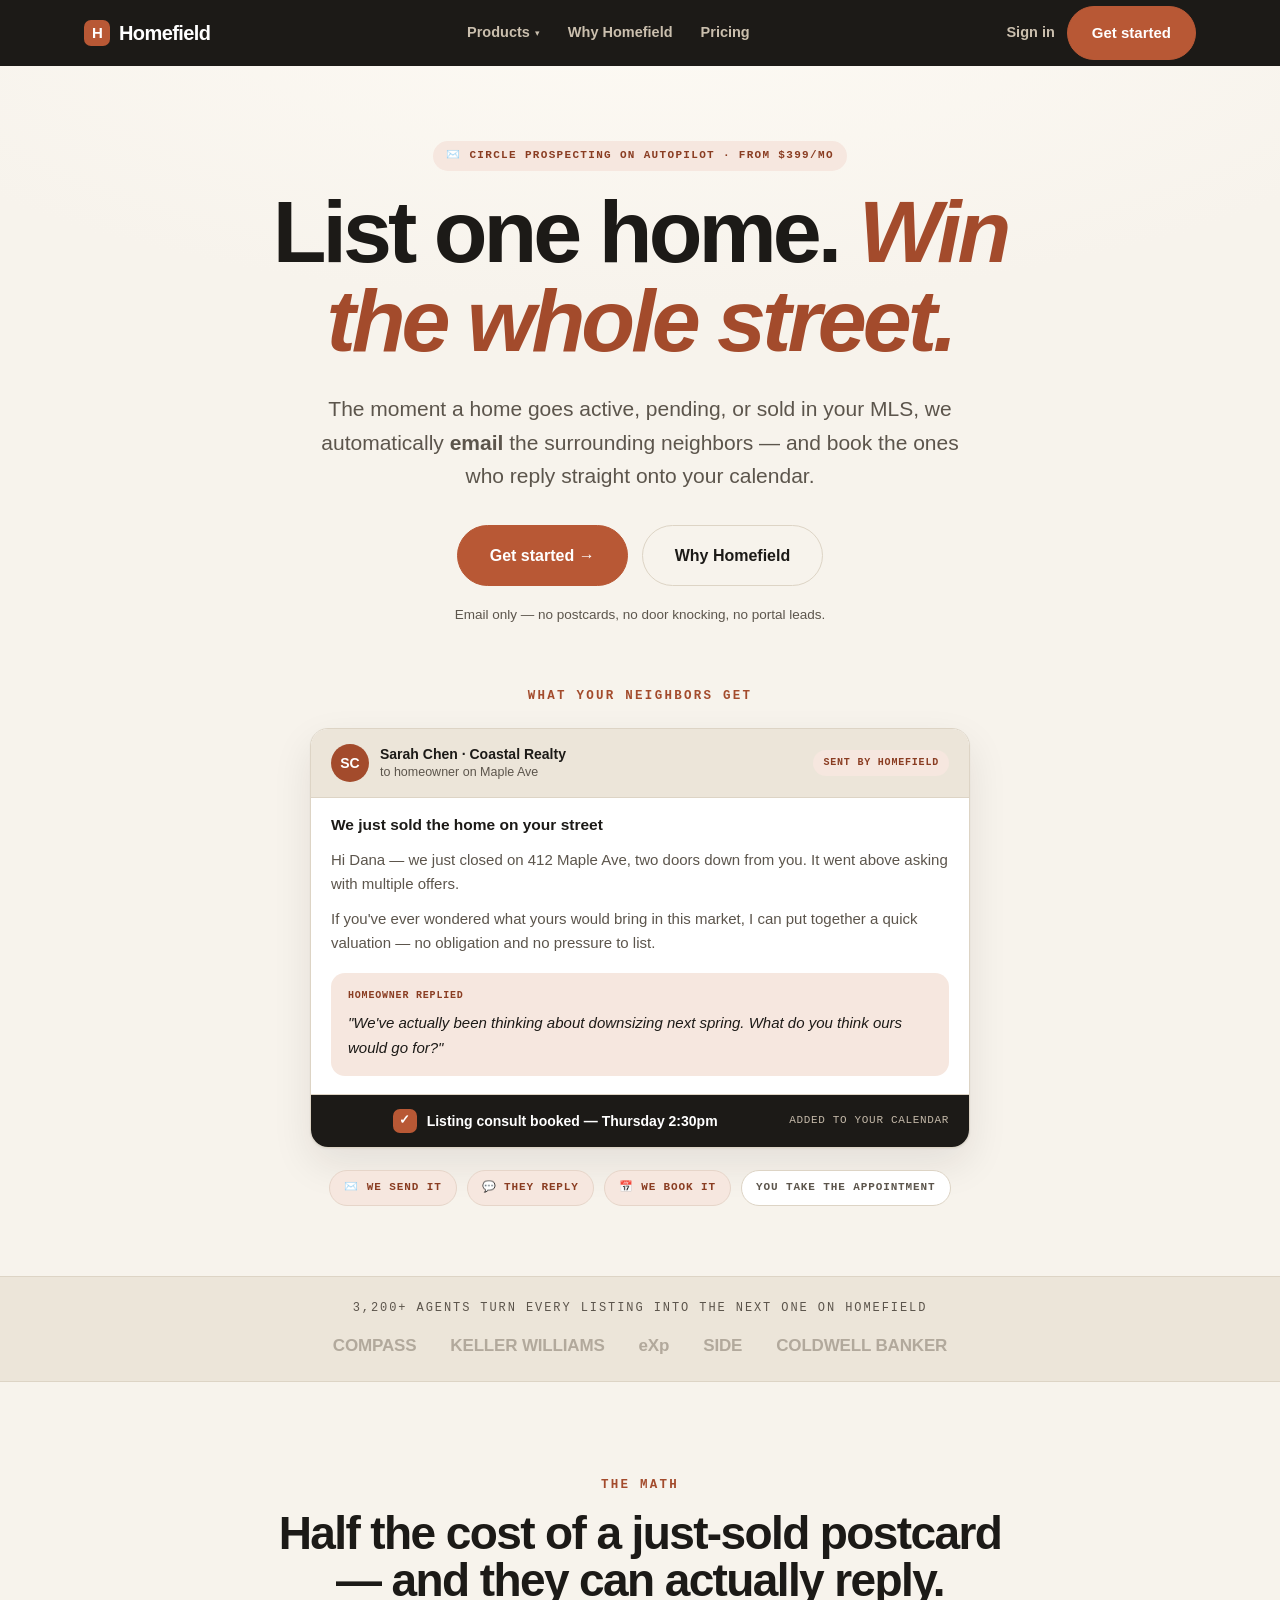
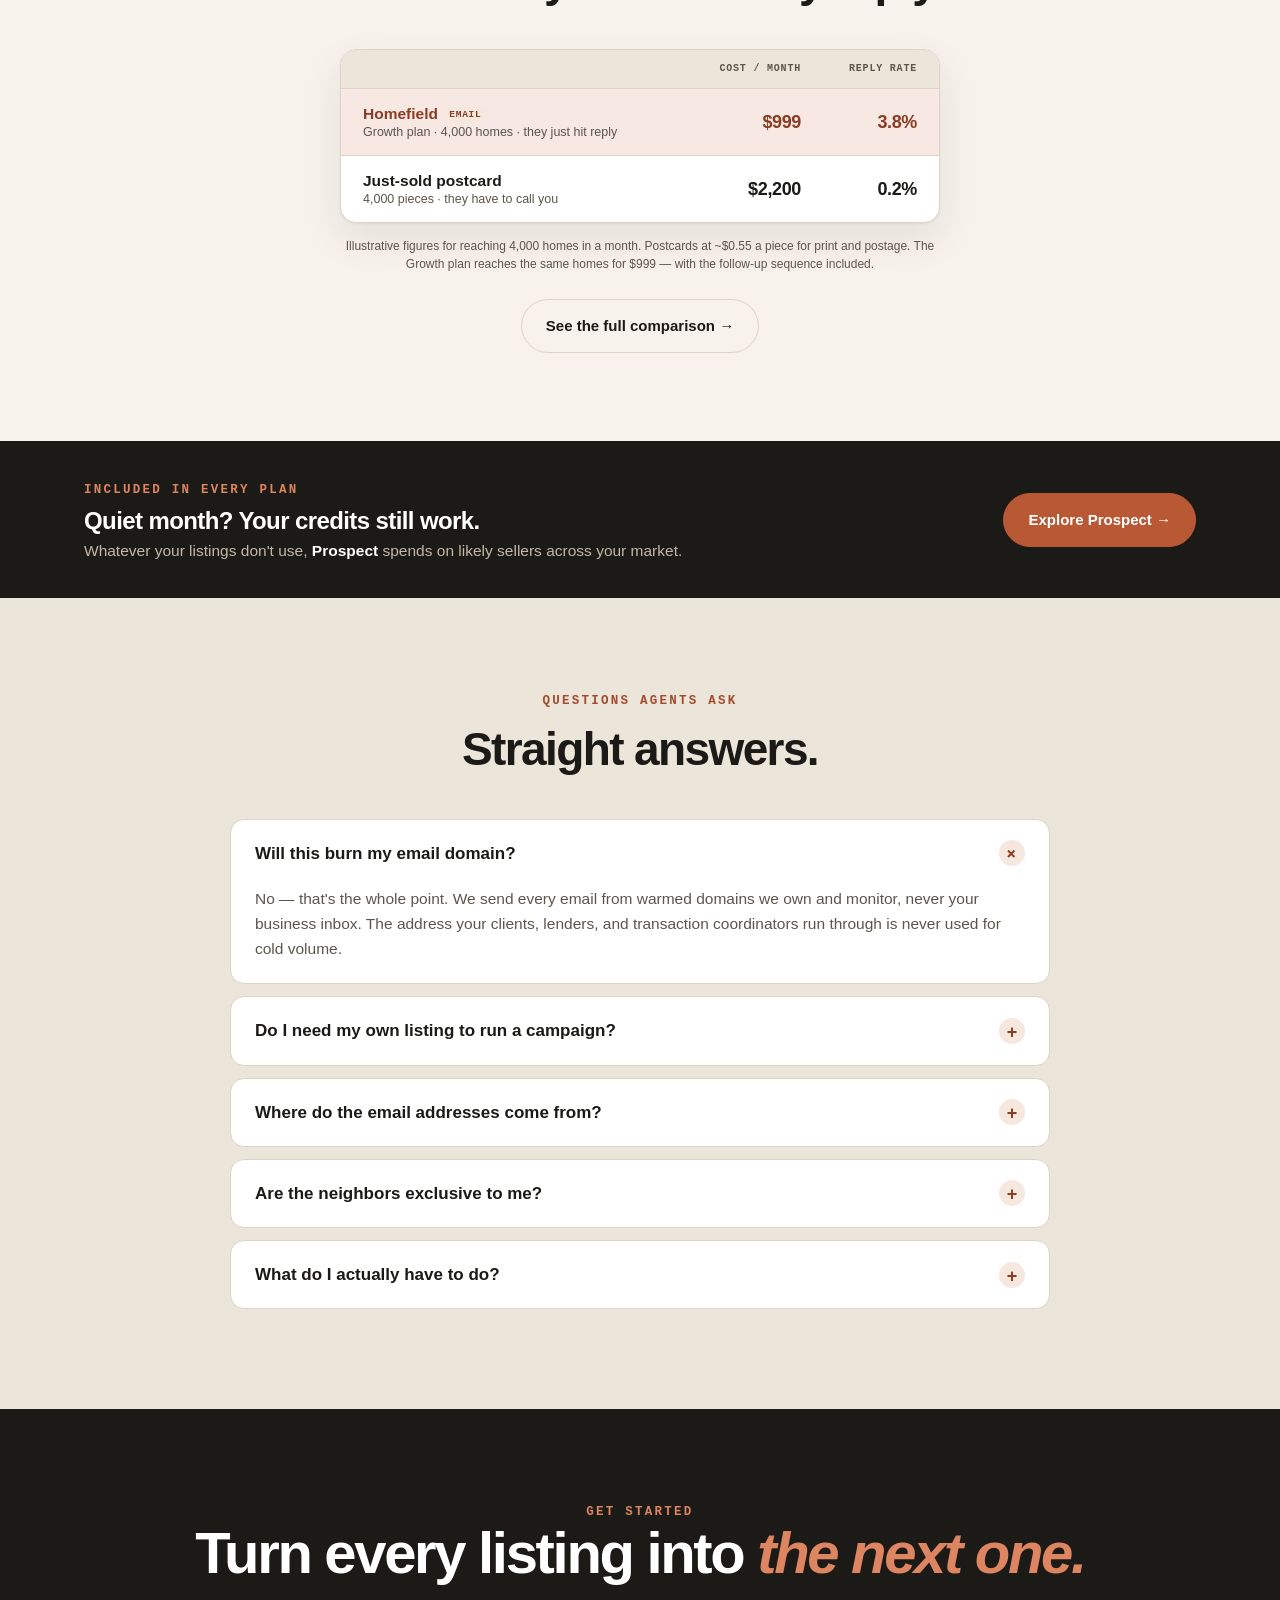
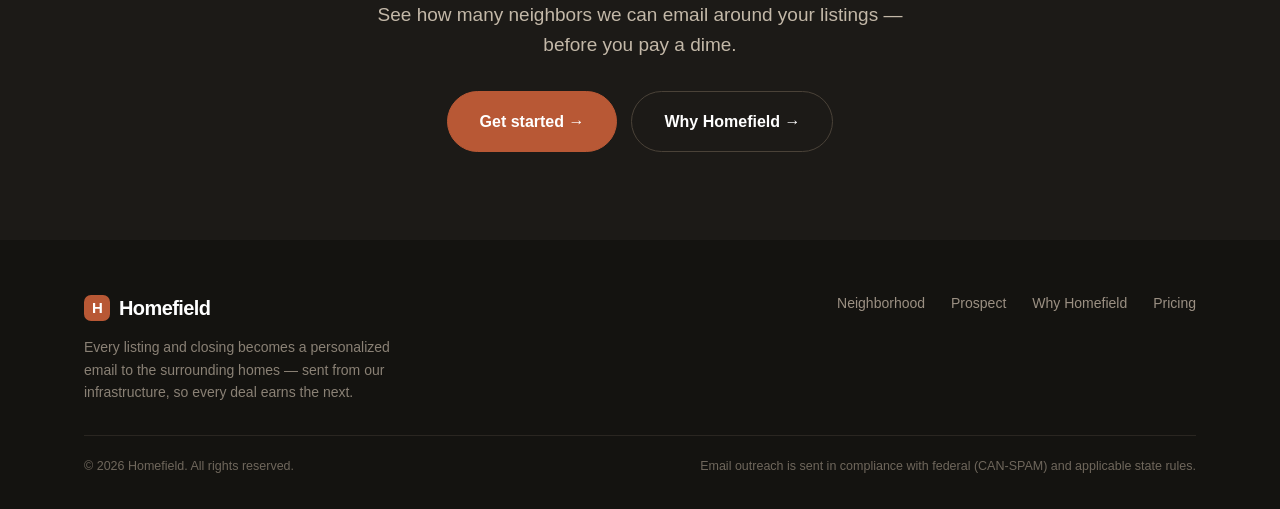
==== agents/index.html @ a187635c "Move pricing to a credit subscription with usage overage Replaces per-campaign billing with a monthl" ====
<!DOCTYPE html>
<html lang="en">
<head>
<meta charset="UTF-8">
<meta name="viewport" content="width=device-width, initial-scale=1.0">
<title>Homefield — List one home. Win the whole street.</title>
<meta name="description" content="Every time you list or close a home, Homefield automatically emails the surrounding neighbors — sent from our email infrastructure so your domain stays clean, exclusive to your area, and booked onto your calendar. From $399/mo — your listings spend your credits first, and we prospect with whatever is left.">
<link rel="stylesheet" href="styles.css?v=20260807-credits">
</head>
<body>

<!-- NAV -->
<header class="nav">
  <div class="wrap nav-inner">
    <a href="index.html" class="logo"><span class="mark">H</span>Homefield</a>
    <nav class="nav-links">
      <div class="dropdown">
        <button class="ddtrigger" aria-haspopup="true">Products <span class="car">▾</span></button>
        <div class="ddmenu">
          <a href="index.html" class="active">Neighborhood<small>Every listing &amp; closing → the neighbors · from $399/mo</small></a>
          <a href="prospect.html">Prospect<small>Included · leftover credits go prospecting</small></a>
        </div>
      </div>
      <a href="why.html">Why Homefield</a>
      <a href="pricing.html">Pricing</a>
    </nav>
    <div class="nav-cta">
      <a href="#" class="signin">Sign in</a>
      <a href="pricing.html" class="btn btn-primary">Get started</a>
    </div>
  </div>
</header>

<!-- HERO -->
<section class="hero">
  <div class="wrap">
    <span class="ptag">✉️ Circle prospecting on autopilot · from $399/mo</span>
    <h1>List one home. <em>Win the whole street.</em></h1>
    <p class="sub">The moment a home goes active, pending, or sold in your MLS, we automatically <b>email</b> the surrounding neighbors — and book the ones who reply straight onto your calendar.</p>
    <div class="hero-actions">
      <a href="pricing.html" class="btn btn-primary btn-lg">Get started →</a>
      <a href="why.html" class="btn btn-ghost btn-lg">Why Homefield</a>
    </div>
    <div class="hero-sub2">Email only — no postcards, no door knocking, no portal leads.</div>
  </div>
</section>

<!-- THE ACTUAL EMAIL -->
<section class="block" id="email" style="padding-top:20px;padding-bottom:70px">
  <div class="wrap">
    <p class="eyebrow" style="display:block;text-align:center;margin-bottom:22px">What your neighbors get</p>
    <div class="mailwrap">
      <div class="mailcard">
        <div class="mailtop">
          <div class="av">SC</div>
          <div class="who">
            <b>Sarah Chen · Coastal Realty</b>
            <span>to homeowner on Maple Ave</span>
          </div>
          <span class="sent">Sent by Homefield</span>
        </div>
        <div class="mailsub">We just sold the home on your street</div>
        <div class="mailbody">
          <p>Hi Dana — we just closed on 412 Maple Ave, two doors down from you. It went above asking with multiple offers.</p>
          <p>If you've ever wondered what yours would bring in this market, I can put together a quick valuation — no obligation and no pressure to list.</p>
        </div>
        <div class="mailreply">
          <div class="rl">Homeowner replied</div>
          <em>"We've actually been thinking about downsizing next spring. What do you think ours would go for?"</em>
        </div>
        <div class="mailbooked">
          <span class="bi">✓</span>
          Listing consult booked — Thursday 2:30pm
          <span>Added to your calendar</span>
        </div>
      </div>

      <div class="mailsteps">
        <b class="hi">✉️ We send it</b>
        <b class="hi">💬 They reply</b>
        <b class="hi">📅 We book it</b>
        <b>You take the appointment</b>
      </div>
    </div>
  </div>
</section>

<!-- STRIP -->
<div class="strip">
  <div class="wrap strip-inner">
    <div class="lead">3,200+ agents turn every listing into the next one on Homefield</div>
    <div class="logos">
      <span>COMPASS</span><span>KELLER WILLIAMS</span><span>eXp</span><span>SIDE</span><span>COLDWELL BANKER</span>
    </div>
  </div>
</div>

<!-- COST vs POSTCARDS -->
<section class="block">
  <div class="wrap">
    <div class="sec-head center">
      <span class="eyebrow">The math</span>
      <h2>Half the cost of a just-sold postcard — and they can actually reply.</h2>
    </div>

    <div class="minicompare">
      <div class="mcrow mchead">
        <span class="mcname"></span>
        <span class="mcval">Cost / month</span>
        <span class="mcval">Reply rate</span>
      </div>
      <div class="mcrow us">
        <span class="mcname">Homefield <span class="minitag">Email</span><small>Growth plan · 4,000 homes · they just hit reply</small></span>
        <span class="mcval">$999</span>
        <span class="mcval">3.8%</span>
      </div>
      <div class="mcrow">
        <span class="mcname">Just-sold postcard<small>4,000 pieces · they have to call you</small></span>
        <span class="mcval">$2,200</span>
        <span class="mcval">0.2%</span>
      </div>
    </div>
    <p class="mcnote">Illustrative figures for reaching 4,000 homes in a month. Postcards at ~$0.55 a piece for print and postage. The Growth plan reaches the same homes for $999 — with the follow-up sequence included.</p>

    <p style="text-align:center;margin-top:26px"><a href="why.html" class="btn btn-ghost">See the full comparison →</a></p>
  </div>
</section>

<!-- PROSPECT ADD-ON (compact) -->
<section class="addonbar">
  <div class="wrap addonbar-inner">
    <div>
      <span class="eyebrow" style="color:var(--accent-light)">Included in every plan</span>
      <h3>Quiet month? Your credits still work.</h3>
      <p>Whatever your listings don't use, <b>Prospect</b> spends on likely sellers across your market.</p>
    </div>
    <a href="prospect.html" class="btn btn-primary">Explore Prospect →</a>
  </div>
</section>

<!-- FAQ -->
<section class="block tint">
  <div class="wrap">
    <div class="sec-head center">
      <span class="eyebrow">Questions agents ask</span>
      <h2>Straight answers.</h2>
    </div>
    <div class="faq">
      <details open>
        <summary>Will this burn my email domain? <span class="pm">+</span></summary>
        <div class="a">No — that's the whole point. We send every email from warmed domains we own and monitor, never your business inbox. The address your clients, lenders, and transaction coordinators run through is never used for cold volume.</div>
      </details>
      <details>
        <summary>Do I need my own listing to run a campaign? <span class="pm">+</span></summary>
        <div class="a">Campaigns fire off your own MLS activity — anything you list, put under contract, or close. If you want to reach homeowners beyond your own deals, that's what the <a href="prospect.html">Prospect</a> add-on is for.</div>
      </details>
      <details>
        <summary>Where do the email addresses come from? <span class="pm">+</span></summary>
        <div class="a">Parcel and ownership records matched to verified homeowner email addresses, continuously refreshed and suppression-scrubbed. Around 3.1M homeowners are matched and reachable across the network today.</div>
      </details>
      <details>
        <summary>Are the neighbors exclusive to me? <span class="pm">+</span></summary>
        <div class="a">Yes. We lock your area and dedupe across the whole network, so the homeowners you email aren't getting the same campaign from another agent on Homefield. No shared leads, no racing three other agents to the phone.</div>
      </details>
      <details>
        <summary>What do I actually have to do? <span class="pm">+</span></summary>
        <div class="a">Connect your MLS once — then nothing. We detect every listing and closing, send the emails, handle the replies, and put booked appointments on your calendar. Most agents are live in about 48 hours.</div>
      </details>
    </div>
  </div>
</section>

<!-- CTA -->
<section class="block cta">
  <div class="wrap">
    <span class="eyebrow" style="color:var(--accent-light)">Get started</span>
    <h2>Turn every listing into <em>the next one.</em></h2>
    <p>See how many neighbors we can email around your listings — before you pay a dime.</p>
    <div class="cta-actions">
      <a href="pricing.html" class="btn btn-primary btn-lg">Get started →</a>
      <a href="why.html" class="btn btn-ghost btn-lg">Why Homefield →</a>
    </div>
  </div>
</section>

<!-- FOOTER -->
<footer>
  <div class="wrap">
    <div class="foot-grid">
      <div>
        <a href="index.html" class="logo"><span class="mark">H</span>Homefield</a>
        <p>Every listing and closing becomes a personalized email to the surrounding homes — sent from our infrastructure, so every deal earns the next.</p>
      </div>
      <div class="foot-links">
        <a href="index.html">Neighborhood</a>
        <a href="prospect.html">Prospect</a>
        <a href="why.html">Why Homefield</a>
        <a href="pricing.html">Pricing</a>
      </div>
    </div>
    <div class="foot-bottom">
      <span>© <span id="yr"></span> Homefield. All rights reserved.</span>
      <span>Email outreach is sent in compliance with federal (CAN-SPAM) and applicable state rules.</span>
    </div>
  </div>
</footer>

<script>document.getElementById('yr').textContent=new Date().getFullYear();</script>
</body>
</html>
---- agents/styles.css ----
/* ===== Homefield shared styles ===== */
:root{
  --ink:#1c1a17;--ink-soft:#5c554c;--paper:#f7f3ec;--paper-2:#ece5d9;--card:#ffffff;--line:#ddd4c5;
  --navy:#1c1a17;--brand:#a34b2c;--brand-deep:#8a3d22;--brand-soft:#f6e7df;--accent:#b85835;--accent-light:#dd8460;--accent-ink:#ffffff;
  --shadow:0 1px 2px rgba(28,26,23,.06),0 16px 40px rgba(28,26,23,.09);--radius:18px;
  --sans:-apple-system,BlinkMacSystemFont,"Segoe UI",Inter,"Helvetica Neue",Arial,sans-serif;
  --mono:"SF Mono",ui-monospace,"Roboto Mono",Menlo,Consolas,monospace;
}
*{box-sizing:border-box;margin:0;padding:0}
html{scroll-behavior:smooth}
body{font-family:var(--sans);color:var(--ink);background:var(--paper);line-height:1.6;-webkit-font-smoothing:antialiased;text-rendering:optimizeLegibility}
.wrap{max-width:1160px;margin:0 auto;padding:0 24px}
a{color:inherit;text-decoration:none}
.mono{font-family:var(--mono);font-size:12px;letter-spacing:.16em;text-transform:uppercase;font-weight:600}
.eyebrow{font-family:var(--mono);font-size:12.5px;font-weight:600;letter-spacing:.18em;text-transform:uppercase;color:var(--brand);display:inline-block}
h1,h2,h3{font-weight:800;line-height:1.02;letter-spacing:-.03em}

.btn{display:inline-flex;align-items:center;gap:8px;font-family:var(--sans);font-weight:700;font-size:15px;padding:14px 24px;border-radius:999px;border:1.5px solid transparent;cursor:pointer;transition:.18s ease;white-space:nowrap}
.btn-primary{background:var(--accent);color:var(--accent-ink);border-color:var(--accent)}
.btn-primary:hover{filter:brightness(1.05);transform:translateY(-1px);box-shadow:0 8px 20px rgba(194,96,60,.35)}
.btn-dark{background:var(--navy);color:#fff;border-color:var(--navy)}
.btn-dark:hover{background:#100f0d;transform:translateY(-1px)}
.btn-ghost{background:transparent;color:var(--ink);border-color:var(--line)}
.btn-ghost:hover{border-color:var(--ink);background:#fff}
.btn-lg{padding:17px 32px;font-size:16px}

/* ===== NAV (identical on every page) ===== */
header.nav{position:sticky;top:0;z-index:50;background:var(--navy);color:#f2ede5}
.nav-inner{display:flex;align-items:center;justify-content:space-between;height:66px}
.logo{display:flex;align-items:center;gap:9px;font-weight:800;font-size:20px;letter-spacing:-.03em;color:#fff}
.logo .mark{width:26px;height:26px;border-radius:7px;background:var(--accent);display:grid;place-items:center;color:#fff;font-weight:900;font-size:15px}
.nav-links{display:flex;gap:28px;align-items:center;font-size:14.5px;font-weight:550;color:#cabfae}
.nav-links a:hover{color:#fff}
.nav-links a.on{color:#fff}
.nav-cta{display:flex;gap:12px;align-items:center}
.nav-cta .signin{font-size:14.5px;color:#cabfae;font-weight:550}
.nav-cta .signin:hover{color:#fff}
.dropdown{position:relative}
.ddtrigger{background:none;border:none;font:inherit;color:#cabfae;font-size:14.5px;font-weight:550;cursor:pointer;display:inline-flex;align-items:center;gap:5px;padding:0}
.dropdown:hover .ddtrigger{color:#fff}
.ddtrigger .car{font-size:9px;transition:.16s}
.dropdown:hover .ddtrigger .car{transform:rotate(180deg)}
.ddmenu{position:absolute;top:calc(100% + 16px);left:50%;transform:translateX(-50%) translateY(6px);background:var(--card);border:1px solid var(--line);border-radius:14px;box-shadow:var(--shadow);padding:8px;min-width:300px;opacity:0;visibility:hidden;transition:.16s ease;z-index:60}
.ddmenu::before{content:"";position:absolute;top:-16px;left:0;right:0;height:16px}
.dropdown:hover .ddmenu,.dropdown:focus-within .ddmenu{opacity:1;visibility:visible;transform:translateX(-50%) translateY(0)}
.ddmenu a{display:block;padding:11px 14px;border-radius:9px;color:var(--ink);font-size:14.5px;font-weight:650}
.ddmenu a small{display:block;font-size:12px;color:var(--ink-soft);font-weight:400;margin-top:1px}
.ddmenu a:hover{background:var(--brand-soft)}
.ddmenu a.active{background:var(--paper-2)}
@media(max-width:940px){.nav-links{display:none}.nav-cta .signin{display:none}}

/* ===== HERO ===== */
.hero{padding:74px 0 40px;text-align:center;background:radial-gradient(120% 90% at 50% -10%,#fdfaf4 0%,var(--paper) 55%)}
.hero.tight{padding:64px 0 30px}
.hero h1{font-size:clamp(42px,7.6vw,88px);letter-spacing:-.045em;margin:0 auto 26px;max-width:16ch}
.hero h1 em{font-style:italic;color:var(--brand)}
.hero p.sub{font-size:clamp(17px,2.2vw,21px);color:var(--ink-soft);max-width:660px;margin:0 auto 32px}
.hero-actions{display:flex;gap:14px;justify-content:center;flex-wrap:wrap}
.hero-sub2{margin-top:18px;font-size:13.5px;color:var(--ink-soft)}
.ptag{display:inline-flex;align-items:center;gap:8px;font-family:var(--mono);font-size:11px;letter-spacing:.12em;text-transform:uppercase;font-weight:700;padding:6px 13px;border-radius:999px;background:var(--brand-soft);color:var(--brand-deep);margin-bottom:16px}

/* ===== SECTION SHELL ===== */
section.block{padding:88px 0}
.sec-head{max-width:760px;margin-bottom:46px}
.sec-head.center{margin-left:auto;margin-right:auto;text-align:center}
.sec-head h2{font-size:clamp(30px,4.4vw,46px);margin:14px 0 16px;letter-spacing:-.035em}
.sec-head p{font-size:18px;color:var(--ink-soft)}
.tint{background:var(--paper-2)}

/* ===== PRODUCT CARD ===== */
.spot{padding:8px 0 80px}
.card1{max-width:680px;margin:0 auto;background:var(--card);border:1px solid var(--line);border-radius:22px;box-shadow:var(--shadow);padding:34px;text-align:left}
.card1 .status{display:flex;align-items:center;gap:9px;font-family:var(--mono);font-size:11.5px;letter-spacing:.14em;text-transform:uppercase;color:var(--ink-soft)}
.live{width:8px;height:8px;border-radius:50%;background:var(--accent);box-shadow:0 0 0 4px rgba(194,96,60,.25);animation:pulse 2s infinite;flex:0 0 auto}
@keyframes pulse{0%,100%{box-shadow:0 0 0 4px rgba(194,96,60,.25)}50%{box-shadow:0 0 0 7px rgba(194,96,60,.08)}}
.card1 .head{display:flex;align-items:center;gap:15px;margin:18px 0 16px}
.card1 .ic{width:56px;height:56px;border-radius:15px;display:grid;place-items:center;font-size:26px;background:var(--brand-soft);flex:0 0 auto}
.card1 .head h3{font-size:30px;letter-spacing:-.03em}
.card1 .head .role{font-family:var(--mono);font-size:11.5px;letter-spacing:.12em;text-transform:uppercase;color:var(--brand);margin-top:3px}
.card1 .say{font-size:16px;line-height:1.5;padding:16px 18px;border-radius:14px;margin-bottom:20px;background:var(--paper-2)}
.card1 .specs{display:flex;gap:12px;margin-bottom:18px}
.card1 .spec{flex:1;border-radius:12px;padding:12px 14px;border:1px solid var(--line)}
.card1 .spec .k{font-family:var(--mono);font-size:10.5px;letter-spacing:.1em;text-transform:uppercase;color:var(--ink-soft)}
.card1 .spec .v{font-size:16px;font-weight:750;margin-top:3px}
.card1 ul{list-style:none;margin-bottom:22px}
.card1 li{display:flex;gap:10px;padding:8px 0;font-size:15px}
.card1 li .c{color:var(--brand);font-weight:800;flex:0 0 auto}
.card1 .btn{width:100%;justify-content:center}

/* ===== EMAIL MOCKUP ===== */
.mailwrap{max-width:660px;margin:0 auto}
.mailcard{background:var(--card);border:1px solid var(--line);border-radius:18px;box-shadow:var(--shadow);overflow:hidden}
.mailtop{display:flex;align-items:center;gap:11px;padding:15px 20px;border-bottom:1px solid var(--line);background:var(--paper-2)}
.mailtop .av{width:38px;height:38px;border-radius:50%;background:var(--brand);color:#fff;display:grid;place-items:center;font-weight:800;font-size:14px;flex:0 0 auto}
.mailtop .who{font-size:14px;line-height:1.35;min-width:0}
.mailtop .who b{font-weight:700}
.mailtop .who span{display:block;color:var(--ink-soft);font-size:12.5px}
.mailtop .sent{margin-left:auto;font-family:var(--mono);font-size:10px;letter-spacing:.08em;text-transform:uppercase;color:var(--brand-deep);background:var(--brand-soft);padding:5px 10px;border-radius:999px;font-weight:700;white-space:nowrap}
.mailsub{padding:15px 20px 0;font-size:15.5px;font-weight:700}
.mailbody{padding:10px 20px 18px;font-size:15px;color:var(--ink-soft)}
.mailbody p{margin-bottom:11px}
.mailbody p:last-child{margin-bottom:0}
.mailreply{margin:0 20px 18px;background:var(--brand-soft);border-radius:14px;padding:15px 17px}
.mailreply .rl{font-family:var(--mono);font-size:10px;letter-spacing:.08em;text-transform:uppercase;color:var(--brand-deep);font-weight:700;margin-bottom:6px}
.mailreply em{font-style:italic;color:var(--ink);font-size:15px}
.mailbooked{display:flex;align-items:center;gap:10px;padding:14px 20px;border-top:1px solid var(--line);background:var(--navy);color:#fff;font-size:14px;font-weight:650}
.mailbooked .bi{width:24px;height:24px;border-radius:7px;background:var(--accent);color:#fff;display:grid;place-items:center;font-size:13px;font-weight:900;flex:0 0 auto}
.mailbooked span{color:#c3b8a8;font-weight:400;margin-left:auto;font-family:var(--mono);font-size:11px;letter-spacing:.06em;text-transform:uppercase}
.mailsteps{display:flex;gap:10px;justify-content:center;flex-wrap:wrap;margin-top:22px}
.mailsteps b{font-family:var(--mono);font-size:11px;letter-spacing:.08em;text-transform:uppercase;background:var(--card);border:1px solid var(--line);color:var(--ink-soft);padding:8px 14px;border-radius:999px;font-weight:600}
.mailsteps b.hi{background:var(--brand-soft);border-color:#e6d5c9;color:var(--brand-deep)}
@media(max-width:560px){.mailtop .sent{display:none}}

/* ===== LOGO STRIP ===== */
.strip{border-top:1px solid var(--line);border-bottom:1px solid var(--line);background:var(--paper-2)}
.strip-inner{padding:22px 0;text-align:center}
.strip .lead{font-family:var(--mono);font-size:12px;letter-spacing:.16em;text-transform:uppercase;color:var(--ink-soft);margin-bottom:14px}
.strip .logos{display:flex;gap:34px;justify-content:center;align-items:center;flex-wrap:wrap;font-weight:800;font-size:17px;letter-spacing:-.01em;color:#a89f92}
.strip .logos span{opacity:.85}

/* ===== DARK FLOW SECTIONS ===== */
.flows{background:var(--navy);color:#efe9e0}
.flows .eyebrow{color:var(--accent-light)}
.flows .sec-head h2{color:#fff}
.flows .sec-head p{color:#c3b8a8}
.steps3{display:grid;grid-template-columns:repeat(3,1fr);gap:20px}
.steps4{display:grid;grid-template-columns:repeat(4,1fr);gap:18px}
.st{background:#2b2723;border:1px solid #3d372f;border-radius:var(--radius);padding:26px}
.st .num{width:32px;height:32px;border-radius:9px;background:#302b25;color:var(--accent-light);display:grid;place-items:center;font-weight:800;font-size:14px;font-family:var(--mono);margin-bottom:14px}
.st b{font-size:17px;display:block;margin-bottom:6px;letter-spacing:-.01em;color:#fff}
.st p{font-size:14.5px;color:#c3b8a8}
.st .chips{margin-top:11px;display:flex;gap:7px;flex-wrap:wrap}
.st .chips span{font-family:var(--mono);font-size:10.5px;letter-spacing:.06em;text-transform:uppercase;color:#d8cec0;background:#302b25;border-radius:6px;padding:4px 8px}
@media(max-width:900px){.steps4{grid-template-columns:1fr 1fr}}
@media(max-width:860px){.steps3{grid-template-columns:1fr}}
@media(max-width:560px){.steps4{grid-template-columns:1fr}}

/* ===== TRIGGER / INDUSTRY CARDS ===== */
.trig{display:grid;grid-template-columns:repeat(3,1fr);gap:20px}
.tcard{background:var(--card);border:1px solid var(--line);border-radius:var(--radius);padding:26px;box-shadow:var(--shadow);display:flex;flex-direction:column}
.tcard .ic{font-size:26px;margin-bottom:12px}
.tcard .tline{font-family:var(--mono);font-size:10.5px;letter-spacing:.08em;text-transform:uppercase;color:var(--brand);background:var(--brand-soft);padding:5px 10px;border-radius:999px;display:inline-block;margin-bottom:11px;align-self:flex-start}
.tcard h3{font-size:18px;letter-spacing:-.02em;margin-bottom:8px}
.tcard p{font-size:14.5px;color:var(--ink-soft);flex:1}
.tcard .msg{margin-top:13px;padding:12px 14px;border-radius:12px;background:var(--paper-2);font-size:13.5px;font-style:italic}
@media(max-width:860px){.trig{grid-template-columns:1fr}}

/* ===== PILLARS ===== */
.pillars{display:grid;grid-template-columns:repeat(3,1fr);gap:22px}
.pillar{background:var(--card);border:1px solid var(--line);border-radius:var(--radius);padding:30px;box-shadow:var(--shadow)}
.pillar .pic{width:46px;height:46px;border-radius:12px;background:var(--navy);color:var(--accent-light);display:grid;place-items:center;font-size:22px;margin-bottom:18px}
.pillar h3{font-size:21px;letter-spacing:-.02em;margin-bottom:10px}
.pillar p{font-size:15px;color:var(--ink-soft)}
.pillar .tag{display:inline-block;margin-top:14px;font-family:var(--mono);font-size:10.5px;letter-spacing:.1em;text-transform:uppercase;color:var(--brand);background:var(--brand-soft);padding:5px 10px;border-radius:999px}
@media(max-width:860px){.pillars{grid-template-columns:1fr}}

/* ===== ADD-ON BANNER (Prospect on home) ===== */
.addon{background:var(--navy);color:#efe9e0}
.addonbox{display:grid;grid-template-columns:1.1fr .9fr;gap:44px;align-items:center}
.addon .eyebrow{color:var(--accent-light)}
.addon h2{font-size:clamp(30px,4.2vw,44px);color:#fff;letter-spacing:-.035em;margin:14px 0 16px}
.addon h2 em{font-style:italic;color:var(--accent-light)}
.addon p.lede{font-size:17.5px;color:#c3b8a8;margin-bottom:24px}
.addon .acts{display:flex;gap:12px;flex-wrap:wrap}
.addoncard{background:#2b2723;border:1px solid #3d372f;border-radius:20px;padding:30px}
.addoncard .kick{font-family:var(--mono);font-size:11px;letter-spacing:.12em;text-transform:uppercase;color:var(--accent-light);margin-bottom:10px}
.addoncard h3{font-size:26px;color:#fff;margin-bottom:4px}
.addoncard .pfrom{font-family:var(--mono);font-size:12px;color:#b5a998;margin-bottom:18px}
.addoncard ul{list-style:none}
.addoncard li{display:flex;gap:10px;padding:9px 0;font-size:14.5px;color:#e4dcd0;border-bottom:1px solid #332e28}
.addoncard li:last-child{border:none}
.addoncard li .c{color:var(--accent-light);font-weight:800;flex:0 0 auto}
@media(max-width:860px){.addonbox{grid-template-columns:1fr;gap:30px}}

/* ===== DONE-FOR-YOU SPLIT ===== */
.dfy{padding:8px 0 80px}
.dfybox{max-width:900px;margin:0 auto;background:var(--card);border:1px solid var(--line);border-radius:22px;box-shadow:var(--shadow);overflow:hidden}
.dfyhead{padding:22px 30px;border-bottom:1px solid var(--line);background:var(--paper-2);display:flex;align-items:center;gap:11px;flex-wrap:wrap}
.dfyhead .t{font-family:var(--mono);font-size:11.5px;letter-spacing:.14em;text-transform:uppercase;color:var(--ink-soft)}
.dfyhead .pill{margin-left:auto;font-family:var(--mono);font-size:10.5px;letter-spacing:.08em;text-transform:uppercase;color:var(--brand-deep);background:var(--brand-soft);padding:6px 12px;border-radius:999px;font-weight:700}
.dfycols{display:grid;grid-template-columns:1fr 1fr}
.dfycol{padding:28px 30px}
.dfycol:first-child{border-right:1px solid var(--line)}
.dfycol h4{font-family:var(--mono);font-size:11.5px;letter-spacing:.12em;text-transform:uppercase;margin-bottom:14px}
.dfycol.us h4{color:var(--brand)}
.dfycol.them h4{color:var(--ink-soft)}
.dfycol ul{list-style:none}
.dfycol li{display:flex;gap:10px;padding:9px 0;font-size:14.5px;border-bottom:1px solid var(--line)}
.dfycol li:last-child{border:none}
.dfycol.us li .c{color:var(--brand);font-weight:800;flex:0 0 auto}
.dfycol.them li{color:var(--ink-soft)}
.dfycol.them li .c{color:#b23b34;font-weight:800;flex:0 0 auto}
@media(max-width:860px){.dfycols{grid-template-columns:1fr}.dfycol:first-child{border-right:none;border-bottom:1px solid var(--line)}}

/* ===== INDUSTRIES GRID ===== */
.indgrid{display:grid;grid-template-columns:repeat(3,1fr);gap:22px}
.ind{background:var(--card);border:1px solid var(--line);border-radius:var(--radius);padding:28px;box-shadow:var(--shadow);display:flex;flex-direction:column}
.ind .ic{font-size:30px;margin-bottom:14px}
.ind h3{font-size:20px;letter-spacing:-.02em;margin-bottom:8px}
.ind .lede{font-size:14.5px;color:var(--ink-soft);margin-bottom:16px;flex:1}
.ind .row{border-top:1px solid var(--line);padding-top:11px;margin-top:11px;font-size:13.5px;display:flex;gap:9px}
.ind .row:first-of-type{margin-top:0}
.ind .row b{font-family:var(--mono);font-size:10px;letter-spacing:.08em;text-transform:uppercase;color:var(--brand);flex:0 0 auto;width:78px;padding-top:2px}
.ind .row span{color:var(--ink-soft)}
@media(max-width:860px){.indgrid{grid-template-columns:1fr}}

/* ===== INDUSTRY DEEP BLOCKS ===== */
.ideep{display:grid;grid-template-columns:.85fr 1.15fr;gap:44px;align-items:center;padding:44px 0;border-top:1px solid var(--line)}
.ideep:first-of-type{border-top:none;padding-top:0}
.ideep .ic-lg{font-size:44px;margin-bottom:14px}
.ideep h3{font-size:30px;letter-spacing:-.03em;margin-bottom:12px}
.ideep p{font-size:16px;color:var(--ink-soft)}
.ideep .prodrow{background:var(--card);border:1px solid var(--line);border-radius:var(--radius);padding:22px 24px;margin-bottom:14px;box-shadow:var(--shadow)}
.ideep .prodrow:last-child{margin-bottom:0}
.ideep .prodrow .pl{display:flex;align-items:center;gap:10px;margin-bottom:8px}
.ideep .prodrow .pl b{font-size:16.5px}
.ideep .prodrow .pl .chip{font-family:var(--mono);font-size:10px;letter-spacing:.08em;text-transform:uppercase;background:var(--brand-soft);color:var(--brand-deep);padding:4px 9px;border-radius:999px;font-weight:700}
.ideep .prodrow p{font-size:14.5px}
.ideep .quote{margin-top:12px;padding:13px 15px;border-radius:12px;background:var(--paper-2);font-size:14px;font-style:italic}
@media(max-width:860px){.ideep{grid-template-columns:1fr;gap:26px}}

/* ===== INSURANCE SPOTLIGHT ===== */
.ins{background:var(--navy);color:#efe9e0}
.ins .eyebrow{color:var(--accent-light)}
.ins .sec-head h2{color:#fff}
.ins .sec-head p{color:#c3b8a8}
.inswrap{display:grid;grid-template-columns:1.05fr .95fr;gap:44px;align-items:center}
.insfeat{list-style:none}
.insfeat li{display:flex;gap:14px;padding:16px 0;border-bottom:1px solid #332e28}
.insfeat li:last-child{border:none}
.insfeat .ic{flex:0 0 auto;width:32px;height:32px;border-radius:9px;background:#302b25;color:var(--accent-light);display:grid;place-items:center;font-size:15px;font-weight:800}
.insfeat b{font-size:16.5px;color:#fff;display:block;margin-bottom:3px}
.insfeat p{font-size:14.5px;color:#c3b8a8}
.instable{background:#2b2723;border:1px solid #3d372f;border-radius:var(--radius);overflow:hidden}
.instable .th{padding:16px 22px;border-bottom:1px solid #3d372f;font-family:var(--mono);font-size:11px;letter-spacing:.12em;text-transform:uppercase;color:#b5a998}
.insrow{display:flex;align-items:flex-start;gap:14px;padding:15px 22px;border-bottom:1px solid #332e28}
.insrow:last-child{border:none}
.insrow .k{flex:0 0 128px;font-size:13.5px;color:#9b9083}
.insrow .v{flex:1;font-size:14.5px;color:#fff;font-weight:650}
.insrow .v small{display:block;font-weight:400;font-size:12.5px;color:#9b9083;margin-top:2px}
.insrow .v.bad{color:#d98b7a;font-weight:600}
@media(max-width:860px){.inswrap{grid-template-columns:1fr;gap:32px}}

.minitag{font-family:var(--mono);font-size:9.5px;letter-spacing:.08em;text-transform:uppercase;background:var(--brand-soft);color:var(--brand-deep);padding:2px 7px;border-radius:999px;vertical-align:middle;font-weight:700}
/* ===== COMPACT ADD-ON BAR ===== */
.addonbar{background:var(--navy);color:#efe9e0;padding:34px 0}
.addonbar-inner{display:flex;align-items:center;gap:32px;justify-content:space-between;flex-wrap:wrap}
.addonbar-inner > div{flex:1 1 380px;min-width:0}
.addonbar h3{font-size:24px;color:#fff;letter-spacing:-.025em;margin:8px 0 6px}
.addonbar p{font-size:15.5px;color:#c3b8a8}
.addonbar p b{color:#fff}
.addonbar .btn{flex:0 0 auto}

/* ===== INDUSTRY PILLS (high level, home page) ===== */
.indpills{display:grid;grid-template-columns:repeat(3,1fr);gap:18px;max-width:900px;margin:0 auto}
.indpill{display:block;background:var(--card);border:1px solid var(--line);border-radius:16px;padding:24px 22px;box-shadow:var(--shadow);transition:.16s ease;text-align:center}
.indpill:hover{transform:translateY(-3px);border-color:var(--brand)}
.indpill .ic{font-size:28px;display:block;margin-bottom:12px}
.indpill b{display:block;font-size:17.5px;letter-spacing:-.02em;margin-bottom:5px}
.indpill span{display:block;font-size:14px;color:var(--ink-soft);line-height:1.4}
@media(max-width:760px){.indpills{grid-template-columns:1fr;gap:14px}.indpill{text-align:left;display:flex;align-items:center;gap:16px;padding:18px 20px}.indpill .ic{margin-bottom:0;font-size:24px}}

/* ===== MINI COMPARE (compact cost + reply rate) ===== */
.minicompare{max-width:600px;margin:0 auto;background:var(--card);border:1px solid var(--line);border-radius:16px;box-shadow:var(--shadow);overflow:hidden}
.mcrow{display:grid;grid-template-columns:1fr 104px 104px;align-items:center;gap:12px;padding:15px 22px;border-top:1px solid var(--line)}
.mcrow:first-child{border-top:none}
.mchead{background:var(--paper-2);padding-top:11px;padding-bottom:11px}
.mchead .mcval{font-family:var(--mono);font-size:10px;letter-spacing:.08em;text-transform:uppercase;color:var(--ink-soft);font-weight:600}
.mcrow.us{background:rgba(194,96,60,.14)}
.mcname{font-size:15.5px;font-weight:700;line-height:1.25}
.mcname small{display:block;font-weight:400;font-size:12.5px;color:var(--ink-soft);margin-top:1px}
.mcrow.us .mcname{color:var(--brand-deep)}
.mcval{text-align:right;font-size:18px;font-weight:800;letter-spacing:-.02em}
.mcrow.us .mcval{color:var(--brand-deep)}
.mcnote{max-width:600px;margin:14px auto 0;font-size:12px;color:var(--ink-soft);text-align:center;line-height:1.5}
@media(max-width:600px){
  .mcrow{grid-template-columns:1fr 66px 66px;gap:8px;padding:13px 15px}
  .mcname{font-size:14px}
  .mcname small{font-size:11.5px}
  .mcval{font-size:15.5px}
  .mchead .mcval{font-size:9px}
}

/* ===== COMPARISON TABLE ===== */
.ctable-scroll{overflow-x:auto;-webkit-overflow-scrolling:touch;border-radius:var(--radius);border:1px solid var(--line)}
.ctable{width:100%;border-collapse:separate;border-spacing:0;font-size:14.5px;min-width:700px}
.ctable th,.ctable td{padding:17px 20px;text-align:left;vertical-align:middle;border-bottom:1px solid var(--line)}
.ctable thead th{font-family:var(--mono);font-size:11.5px;letter-spacing:.08em;text-transform:uppercase;color:var(--ink-soft);font-weight:600;background:var(--paper-2)}
.ctable thead th.us{color:#fff;background:var(--accent)}
.ctable td:first-child,.ctable th:first-child{font-weight:700;min-width:180px;background:var(--card)}
.ctable .us{background:rgba(194,96,60,.10);font-weight:650}
.ctable td .yes{color:var(--brand-deep);font-weight:750}
.ctable td .no{color:#b23b34}
.ctable tbody tr:last-child td{border-bottom:none}
.ctable td small{display:block;color:var(--ink-soft);font-weight:400;font-size:12px;margin-top:2px}

/* ===== NETWORK STAT ===== */
.netstat{text-align:center;background:var(--paper-2)}
.netstat .big{font-size:clamp(38px,6.4vw,72px);font-weight:800;letter-spacing:-.05em;line-height:1}
.netstat .big em{font-style:normal;color:var(--brand)}
.netstat p{font-size:18px;color:var(--ink-soft);max-width:560px;margin:16px auto 0}
.netstat .row{display:flex;gap:48px;justify-content:center;flex-wrap:wrap;margin-top:42px}
.netstat .row .s b{font-size:32px;font-weight:800;letter-spacing:-.03em;display:block}
.netstat .row .s span{font-family:var(--mono);font-size:11.5px;letter-spacing:.1em;text-transform:uppercase;color:var(--ink-soft)}

/* ===== PRICING ===== */
.plabel{display:flex;align-items:center;gap:14px;margin:0 0 20px}
.plabel .pl-ic{width:40px;height:40px;border-radius:11px;background:var(--brand-soft);display:grid;place-items:center;font-size:19px;flex:0 0 auto}
.plabel h3{font-size:24px;letter-spacing:-.025em}
.plabel .pl-sub{font-size:14px;color:var(--ink-soft)}
.plabel .pl-jump{margin-left:auto;font-family:var(--mono);font-size:11px;letter-spacing:.08em;text-transform:uppercase;color:var(--brand);font-weight:700;border:1px solid var(--line);padding:7px 13px;border-radius:999px;background:#fff}
.plabel .pl-jump:hover{border-color:var(--brand)}
.pgrid{display:grid;grid-template-columns:repeat(3,1fr);gap:20px;align-items:stretch}
.plan{background:var(--card);border:1px solid var(--line);border-radius:var(--radius);padding:28px;display:flex;flex-direction:column;box-shadow:var(--shadow)}
.plan.feat{background:var(--navy);color:#f1ece4;border-color:var(--navy);position:relative}
.plan .pn{font-family:var(--mono);font-size:11.5px;letter-spacing:.12em;text-transform:uppercase;color:var(--brand)}
.plan.feat .pn{color:var(--accent-light)}
.plan .pr{font-size:38px;font-weight:800;letter-spacing:-.03em;margin:10px 0 2px}
.plan .pr span{font-size:15px;font-weight:600;color:var(--ink-soft)}
.plan.feat .pr span{color:#c3b8a8}
.plan .pd{font-size:13.5px;color:var(--ink-soft);min-height:40px}
.plan.feat .pd{color:#c3b8a8}
.plan ul{list-style:none;margin:16px 0 22px;flex:1}
.plan li{display:flex;gap:9px;padding:7px 0;font-size:14px;border-bottom:1px solid var(--line)}
.plan.feat li{border-color:#3d372f}
.plan li:last-child{border:none}
.plan li .c{color:var(--brand);font-weight:800;flex:0 0 auto}
.plan.feat li .c{color:var(--accent-light)}
.plan .btn{width:100%;justify-content:center}
.plan .flag{position:absolute;top:-12px;left:50%;transform:translateX(-50%);background:var(--accent);color:var(--accent-ink);font-family:var(--mono);font-size:10.5px;letter-spacing:.1em;text-transform:uppercase;font-weight:700;padding:6px 14px;border-radius:999px}
.price-foot{text-align:center;font-size:13.5px;color:var(--ink-soft)}
@media(max-width:860px){.pgrid{grid-template-columns:1fr}.plabel .pl-jump{display:none}}

/* ===== PAY-AS-YOU-GO BADGE LINE ===== */
.paybadges{display:flex;gap:10px;justify-content:center;flex-wrap:wrap;margin:0 0 26px}
.paybadges span{font-family:var(--mono);font-size:10.5px;letter-spacing:.1em;text-transform:uppercase;font-weight:700;color:var(--brand-deep);background:var(--brand-soft);border:1px solid #e6d5c9;padding:7px 13px;border-radius:999px}

/* ===== SINGLE WIDE PLAN (Prospect) ===== */
.planwide{background:var(--navy);color:#f1ece4;border-radius:var(--radius);padding:38px 40px;display:grid;grid-template-columns:.85fr 1.15fr;gap:44px;align-items:center;box-shadow:var(--shadow)}
.planwide .pn{font-family:var(--mono);font-size:11.5px;letter-spacing:.12em;text-transform:uppercase;color:var(--accent-light)}
.planwide .pw-from{font-size:13.5px;color:#c3b8a8;margin-top:16px;font-family:var(--mono);letter-spacing:.06em;text-transform:uppercase}
.planwide .pw-price{font-size:clamp(40px,5vw,54px);font-weight:800;letter-spacing:-.04em;line-height:1;margin:6px 0 8px;color:#fff}
.planwide .pw-price span{font-size:17px;font-weight:600;color:#c3b8a8;letter-spacing:0}
.planwide .pw-vol{display:inline-block;font-size:14px;color:#e4dcd0;background:rgba(194,96,60,.14);border:1px solid #4a4238;border-radius:999px;padding:7px 14px;margin-bottom:16px}
.planwide .pw-vol b{color:var(--accent-light);font-weight:800}
.planwide .pw-desc{font-size:14.5px;color:#c3b8a8;margin-bottom:24px}
.planwide .btn{width:100%;justify-content:center}
.planwide h4{font-family:var(--mono);font-size:11.5px;letter-spacing:.12em;text-transform:uppercase;color:var(--accent-light);margin-bottom:12px}
.planwide ul{list-style:none;display:grid;grid-template-columns:1fr 1fr;gap:0 24px}
.planwide li{display:flex;gap:9px;padding:7px 0;font-size:14.5px;color:#e4dcd0;line-height:1.4}
.planwide li .c{color:var(--accent-light);font-weight:800;flex:0 0 auto}
@media(max-width:860px){
  .planwide{grid-template-columns:1fr;gap:28px;padding:30px 26px}
  .planwide ul{grid-template-columns:1fr}
}

/* ===== 4-UP PLAN GRID ===== */
.pgrid4{display:grid;grid-template-columns:repeat(4,1fr);gap:18px;align-items:stretch}
.pgrid4 .plan{padding:26px 22px}
.pgrid4 .plan .pr{font-size:34px}
.pgrid4 .plan .pd{min-height:34px;font-size:13px}
.pgrid4 .plan li{font-size:13.5px;padding:6px 0}
@media(max-width:1040px){.pgrid4{grid-template-columns:1fr 1fr}}
@media(max-width:620px){.pgrid4{grid-template-columns:1fr}}

/* homes-per-month badge on each plan */
.plan .homes{display:inline-block;font-family:var(--mono);font-size:11px;letter-spacing:.06em;text-transform:uppercase;font-weight:700;background:var(--brand-soft);color:var(--brand-deep);padding:5px 10px;border-radius:999px;margin:10px 0 2px}
.plan.feat .homes{background:rgba(221,132,96,.16);color:var(--accent-light)}

/* ===== HOW CREDITS SPEND ===== */
.credits{display:grid;grid-template-columns:repeat(3,1fr);gap:18px;margin-bottom:30px}
.credit{background:var(--card);border:1px solid var(--line);border-radius:14px;padding:22px 24px;box-shadow:var(--shadow);position:relative}
.credit .cnum{font-family:var(--mono);font-size:11px;letter-spacing:.1em;color:var(--brand);font-weight:700;margin-bottom:8px}
.credit b{display:block;font-size:16.5px;letter-spacing:-.01em;margin-bottom:5px}
.credit p{font-size:14px;color:var(--ink-soft);line-height:1.45}
.credit.hi{background:var(--brand-soft);border-color:#e6d5c9}
@media(max-width:860px){.credits{grid-template-columns:1fr}}

/* overage callout */
.overage{display:flex;align-items:center;justify-content:center;gap:10px;flex-wrap:wrap;background:var(--paper-2);border:1px solid var(--line);border-radius:14px;padding:16px 22px;margin-top:22px;font-size:14.5px;color:var(--ink-soft)}
.overage b{color:var(--ink)}
.overage .tag2{font-family:var(--mono);font-size:10.5px;letter-spacing:.08em;text-transform:uppercase;font-weight:700;background:var(--accent);color:#fff;padding:5px 11px;border-radius:999px}

/* pricing teaser box */
.ptease{background:var(--paper-2);text-align:center}
.ptease .box{max-width:720px;margin:0 auto;background:var(--card);border:1px solid var(--line);border-radius:22px;padding:38px;box-shadow:var(--shadow)}
.ptease .from{font-family:var(--mono);font-size:11.5px;letter-spacing:.12em;text-transform:uppercase;color:var(--brand)}
.ptease .big{font-size:52px;font-weight:800;letter-spacing:-.04em;margin:8px 0 4px}
.ptease .big span{font-size:17px;font-weight:600;color:var(--ink-soft)}
.ptease p{font-size:16px;color:var(--ink-soft);margin-bottom:24px}

/* ===== FAQ ===== */
.faq{max-width:820px;margin:0 auto}
details{background:var(--card);border:1px solid var(--line);border-radius:14px;margin-bottom:12px;overflow:hidden}
details summary{list-style:none;cursor:pointer;padding:20px 24px;font-weight:700;font-size:17px;display:flex;justify-content:space-between;align-items:center;gap:16px}
details summary::-webkit-details-marker{display:none}
details summary .pm{flex:0 0 auto;width:26px;height:26px;border-radius:50%;background:var(--brand-soft);color:var(--brand-deep);display:grid;place-items:center;font-size:18px;font-weight:600;transition:.2s}
details[open] summary .pm{transform:rotate(45deg)}
details .a{padding:0 24px 22px;color:var(--ink-soft);font-size:15.5px}

/* ===== CTA ===== */
.cta{background:var(--navy);color:#fff;text-align:center}
.cta h2{font-size:clamp(34px,5vw,58px);letter-spacing:-.04em;margin-bottom:18px}
.cta h2 em{font-style:italic;color:var(--accent-light)}
.cta p{color:#c3b8a8;font-size:19px;max-width:540px;margin:0 auto 30px}
.cta-actions{display:flex;gap:14px;justify-content:center;flex-wrap:wrap}
.cta .btn-ghost{color:#fff;border-color:#4a4238}
.cta .btn-ghost:hover{border-color:#fff;background:transparent}

/* ===== FOOTER ===== */
footer{background:#141310;color:#9b9083;padding:52px 0 34px}
.foot-grid{display:flex;justify-content:space-between;align-items:flex-start;gap:30px;flex-wrap:wrap;margin-bottom:32px}
.foot-grid .logo{color:#fff}
.foot-grid p{font-size:14px;color:#8a8175;max-width:340px;margin-top:12px}
.foot-links{display:flex;gap:26px;font-size:14px;flex-wrap:wrap}
.foot-links a:hover{color:#fff}
.foot-bottom{border-top:1px solid #2a2621;padding-top:20px;display:flex;justify-content:space-between;gap:16px;flex-wrap:wrap;font-size:12.5px;color:#6f675c}
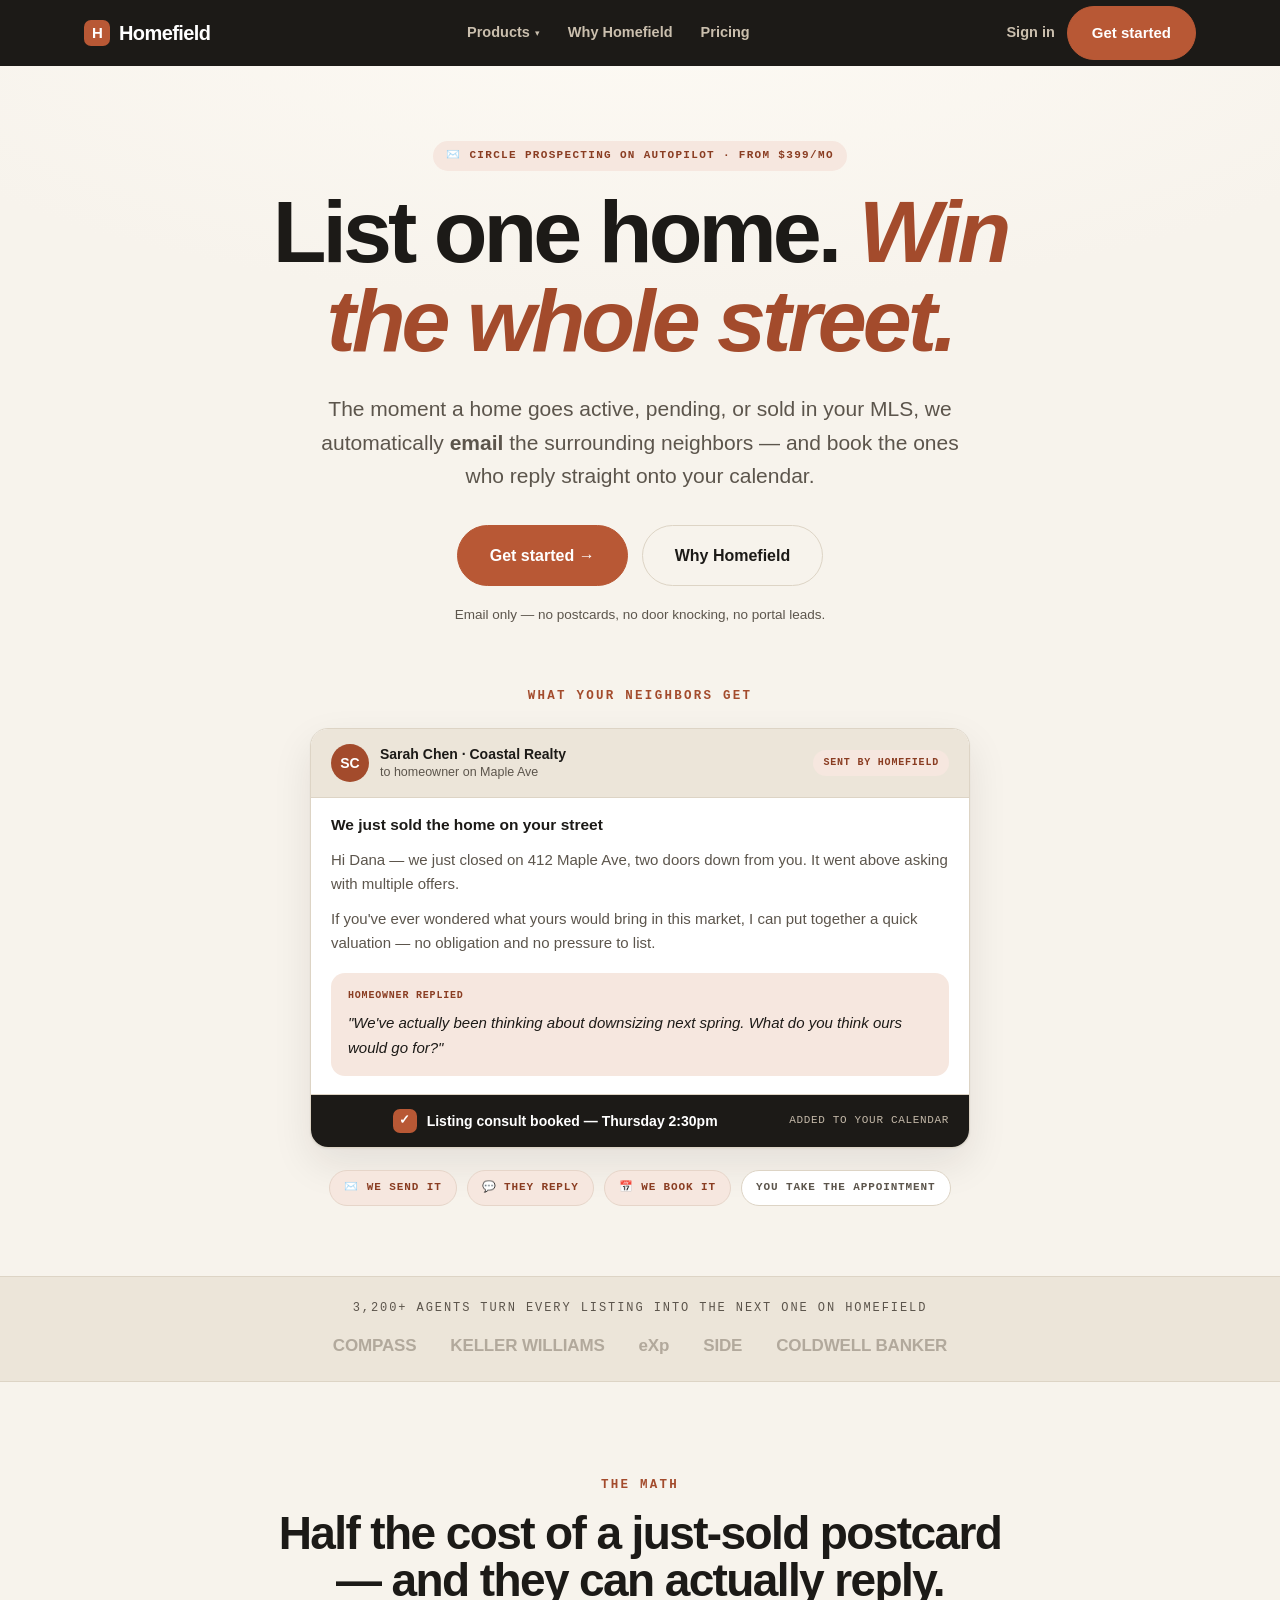
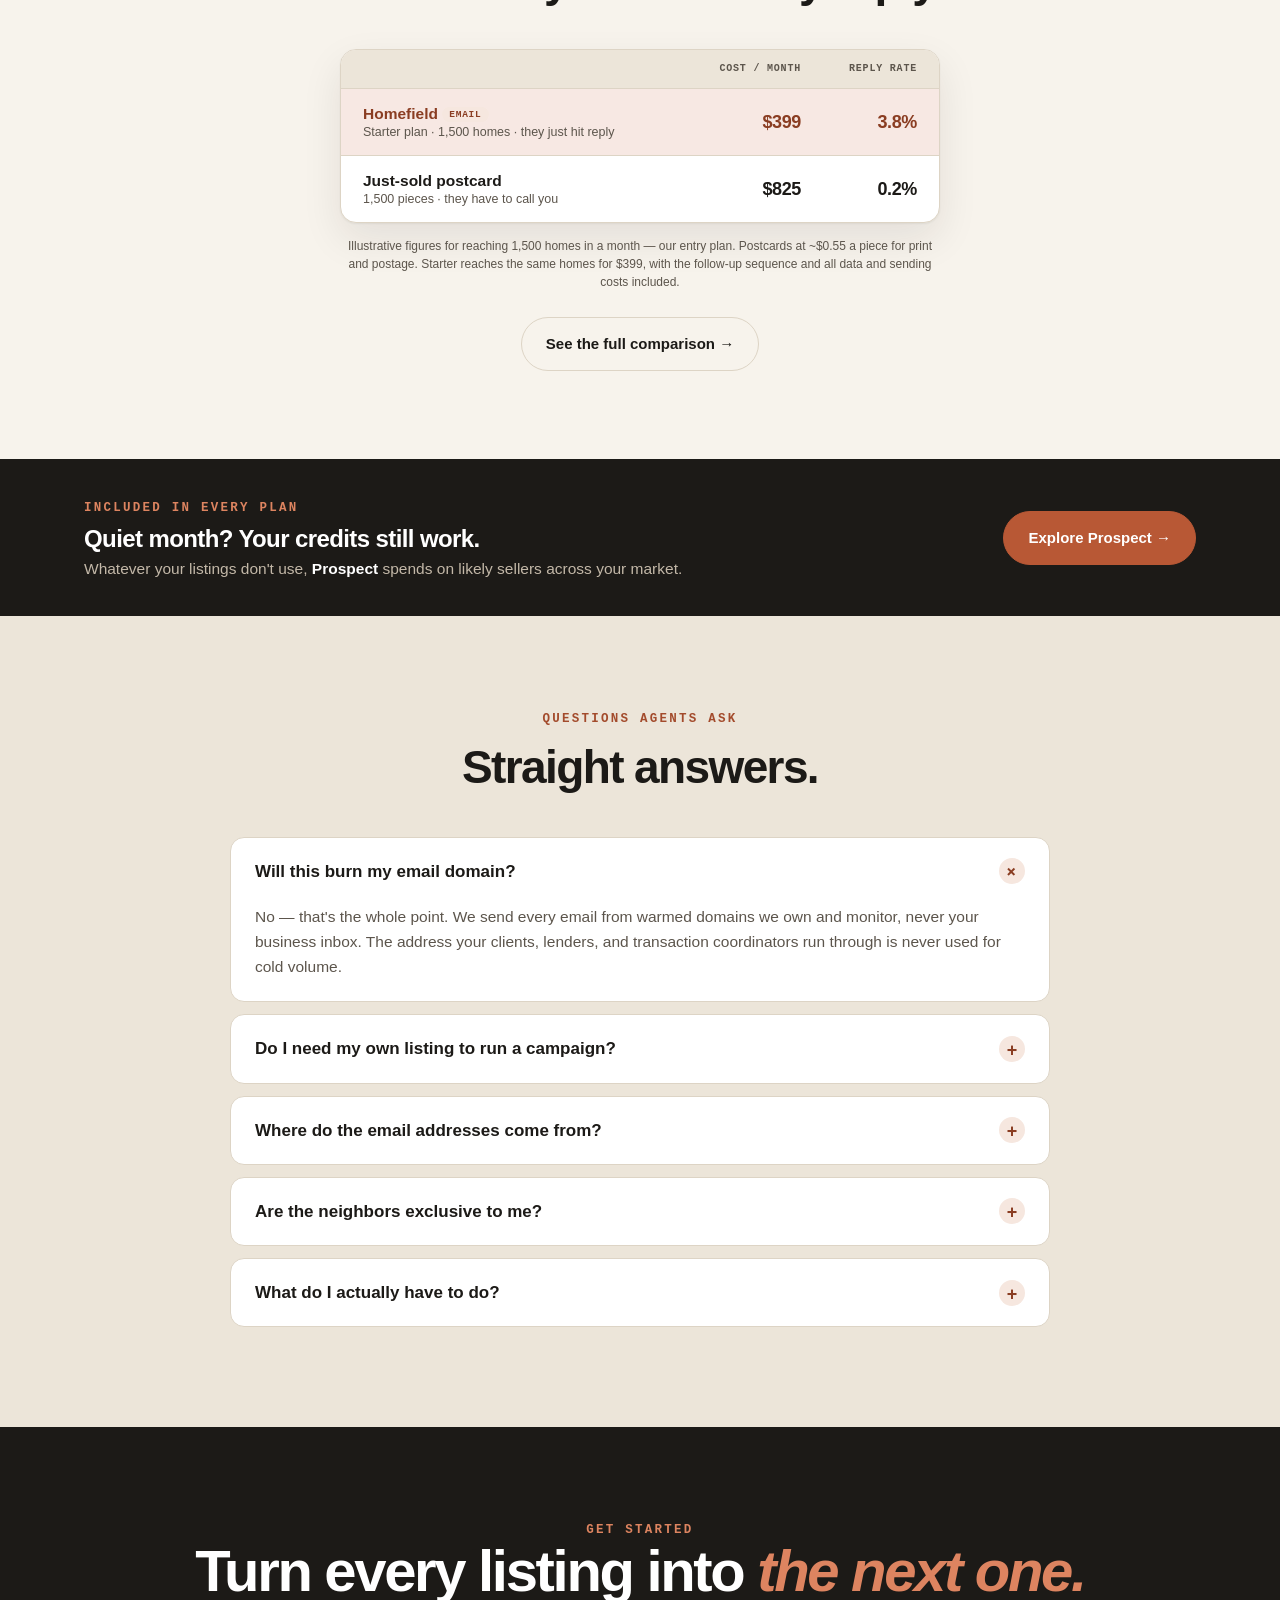
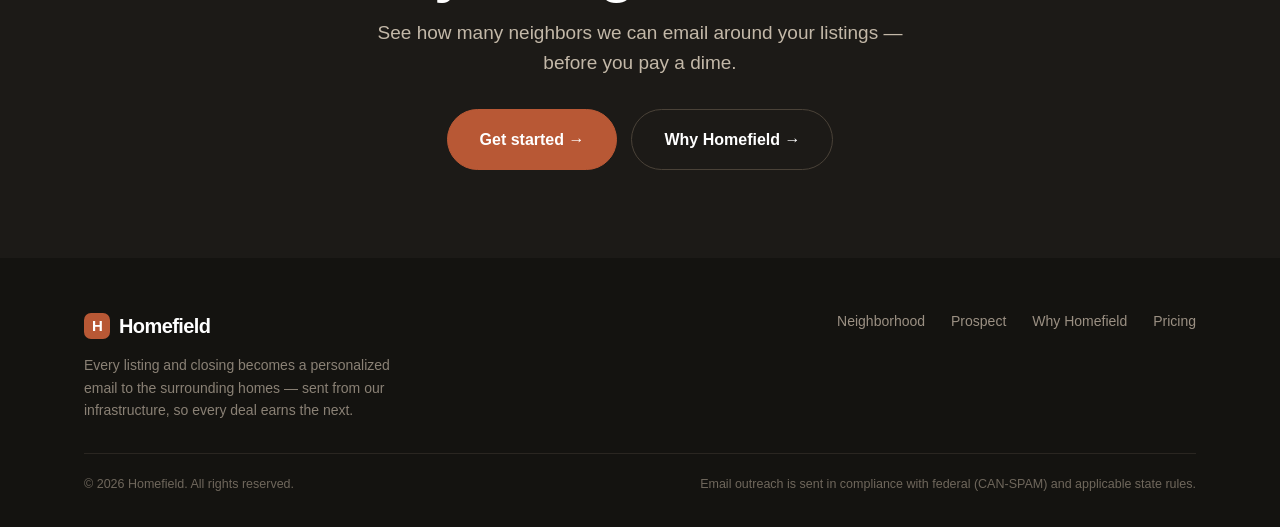
==== commit 8a65d7fa: "Show what the subscription covers; lead homepage with the entry plan Adds an 'every plan includes th" ====
--- a/agents/index.html
+++ b/agents/index.html
@@ -5,7 +5,7 @@
 <meta name="viewport" content="width=device-width, initial-scale=1.0">
 <title>Homefield — List one home. Win the whole street.</title>
 <meta name="description" content="Every time you list or close a home, Homefield automatically emails the surrounding neighbors — sent from our email infrastructure so your domain stays clean, exclusive to your area, and booked onto your calendar. From $399/mo — your listings spend your credits first, and we prospect with whatever is left.">
-<link rel="stylesheet" href="styles.css?v=20260807-credits">
+<link rel="stylesheet" href="styles.css?v=20260807-stack">
 </head>
 <body>
 
@@ -110,17 +110,17 @@
         <span class="mcval">Reply rate</span>
       </div>
       <div class="mcrow us">
-        <span class="mcname">Homefield <span class="minitag">Email</span><small>Growth plan · 4,000 homes · they just hit reply</small></span>
-        <span class="mcval">$999</span>
+        <span class="mcname">Homefield <span class="minitag">Email</span><small>Starter plan · 1,500 homes · they just hit reply</small></span>
+        <span class="mcval">$399</span>
         <span class="mcval">3.8%</span>
       </div>
       <div class="mcrow">
-        <span class="mcname">Just-sold postcard<small>4,000 pieces · they have to call you</small></span>
-        <span class="mcval">$2,200</span>
+        <span class="mcname">Just-sold postcard<small>1,500 pieces · they have to call you</small></span>
+        <span class="mcval">$825</span>
         <span class="mcval">0.2%</span>
       </div>
     </div>
-    <p class="mcnote">Illustrative figures for reaching 4,000 homes in a month. Postcards at ~$0.55 a piece for print and postage. The Growth plan reaches the same homes for $999 — with the follow-up sequence included.</p>
+    <p class="mcnote">Illustrative figures for reaching 1,500 homes in a month — our entry plan. Postcards at ~$0.55 a piece for print and postage. Starter reaches the same homes for $399, with the follow-up sequence and all data and sending costs included.</p>
 
     <p style="text-align:center;margin-top:26px"><a href="why.html" class="btn btn-ghost">See the full comparison →</a></p>
   </div>
--- a/agents/styles.css
+++ b/agents/styles.css
@@ -381,6 +381,31 @@
 .overage b{color:var(--ink)}
 .overage .tag2{font-family:var(--mono);font-size:10.5px;letter-spacing:.08em;text-transform:uppercase;font-weight:700;background:var(--accent);color:#fff;padding:5px 11px;border-radius:999px}
 
+/* ===== WHAT THE SUBSCRIPTION COVERS ===== */
+.stack{margin-top:34px;background:var(--card);border:1px solid var(--line);border-radius:var(--radius);box-shadow:var(--shadow);overflow:hidden}
+.stackhead{padding:16px 24px;border-bottom:1px solid var(--line);background:var(--paper-2);display:flex;align-items:baseline;justify-content:space-between;gap:14px;flex-wrap:wrap}
+.stackhead b{font-family:var(--mono);font-size:11.5px;letter-spacing:.12em;text-transform:uppercase;color:var(--ink-soft);font-weight:600}
+.stackhead .onyourown{font-family:var(--mono);font-size:10.5px;letter-spacing:.08em;text-transform:uppercase;color:var(--ink-soft)}
+.stackgrid{display:grid;grid-template-columns:repeat(4,1fr)}
+.stackitem{padding:22px 24px;border-right:1px solid var(--line)}
+.stackitem:last-child{border-right:none}
+.stackitem .si{font-size:22px;display:block;margin-bottom:10px}
+.stackitem b{display:block;font-size:15.5px;letter-spacing:-.01em;margin-bottom:5px}
+.stackitem p{font-size:13.5px;color:var(--ink-soft);line-height:1.45;margin-bottom:12px}
+.stackitem .cost{display:inline-block;font-family:var(--mono);font-size:11px;letter-spacing:.04em;font-weight:700;color:var(--brand-deep);background:var(--brand-soft);padding:5px 10px;border-radius:999px}
+.stackfoot{padding:16px 24px;border-top:1px solid var(--line);background:var(--paper-2);font-size:14px;color:var(--ink-soft);text-align:center}
+.stackfoot b{color:var(--ink)}
+@media(max-width:900px){
+  .stackgrid{grid-template-columns:1fr 1fr}
+  .stackitem:nth-child(2){border-right:none}
+  .stackitem:nth-child(1),.stackitem:nth-child(2){border-bottom:1px solid var(--line)}
+}
+@media(max-width:560px){
+  .stackgrid{grid-template-columns:1fr}
+  .stackitem{border-right:none;border-bottom:1px solid var(--line)}
+  .stackitem:last-child{border-bottom:none}
+}
+
 /* pricing teaser box */
 .ptease{background:var(--paper-2);text-align:center}
 .ptease .box{max-width:720px;margin:0 auto;background:var(--card);border:1px solid var(--line);border-radius:22px;padding:38px;box-shadow:var(--shadow)}
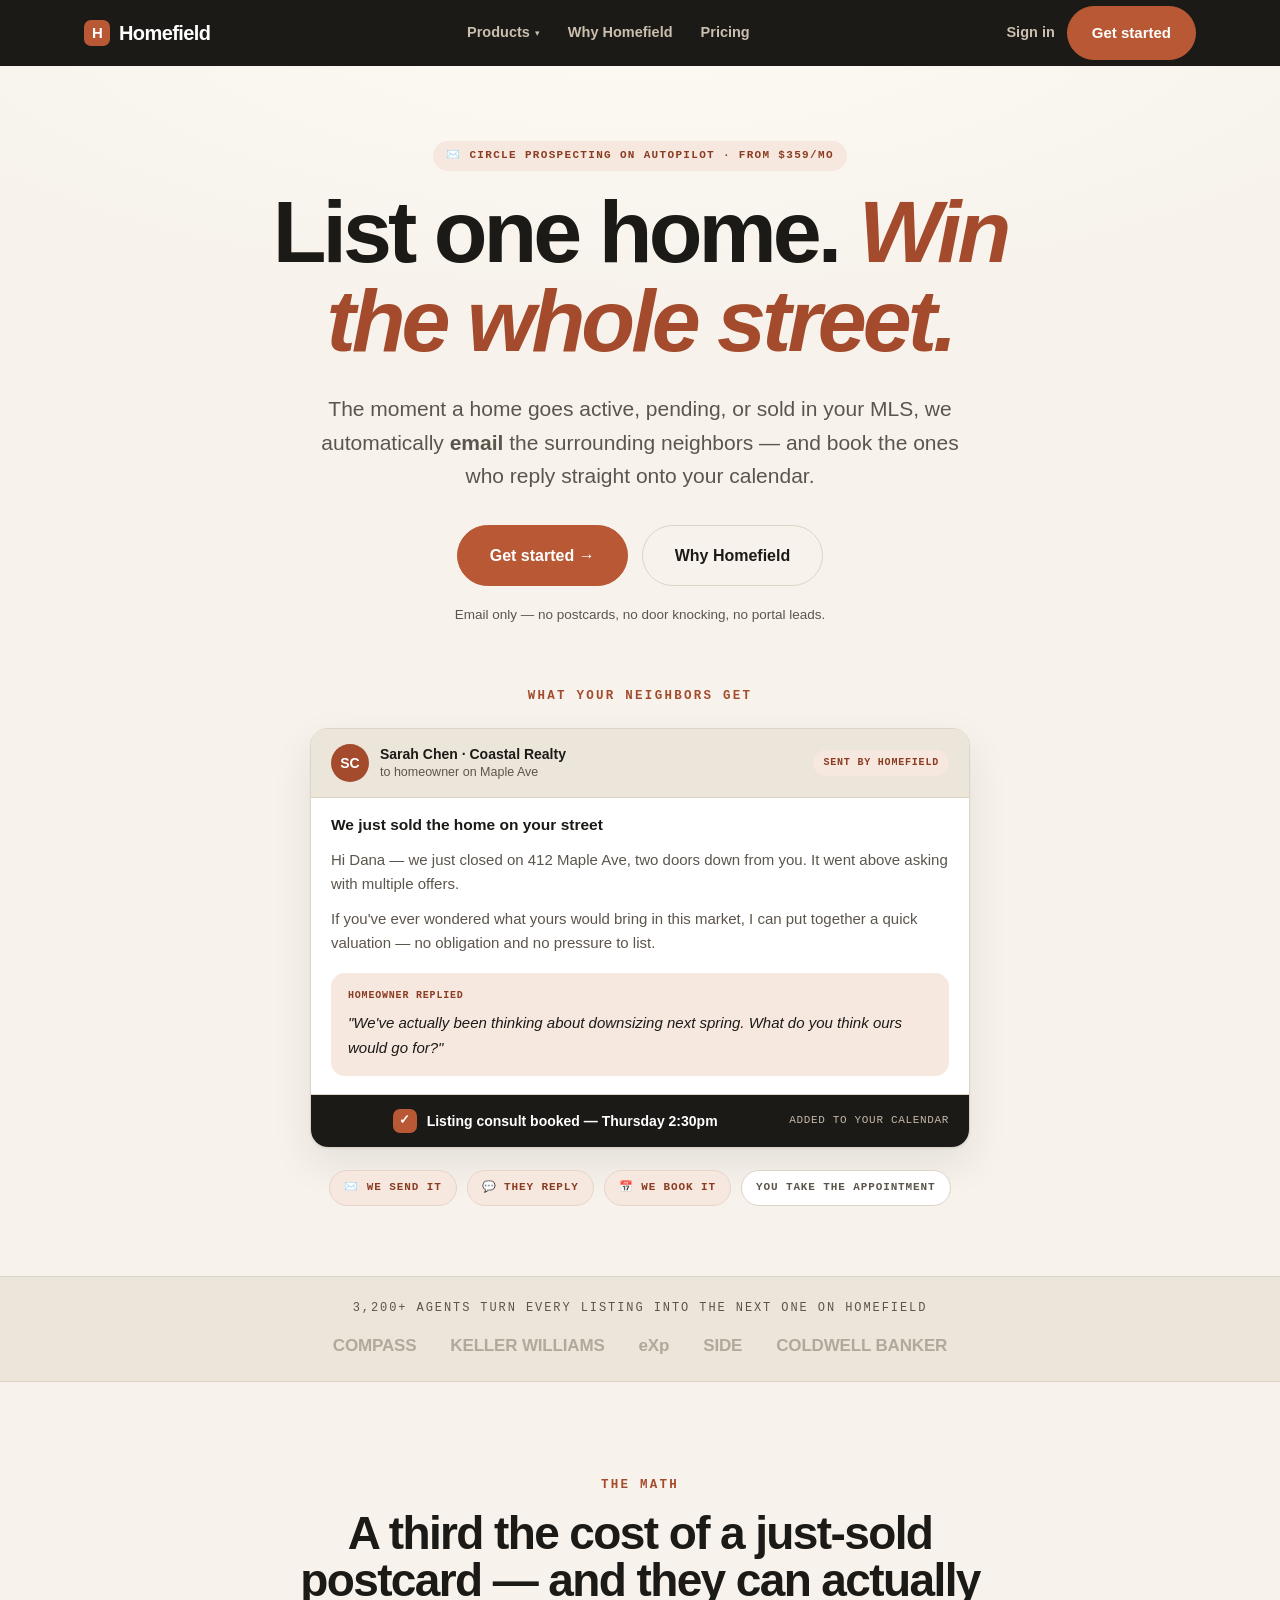
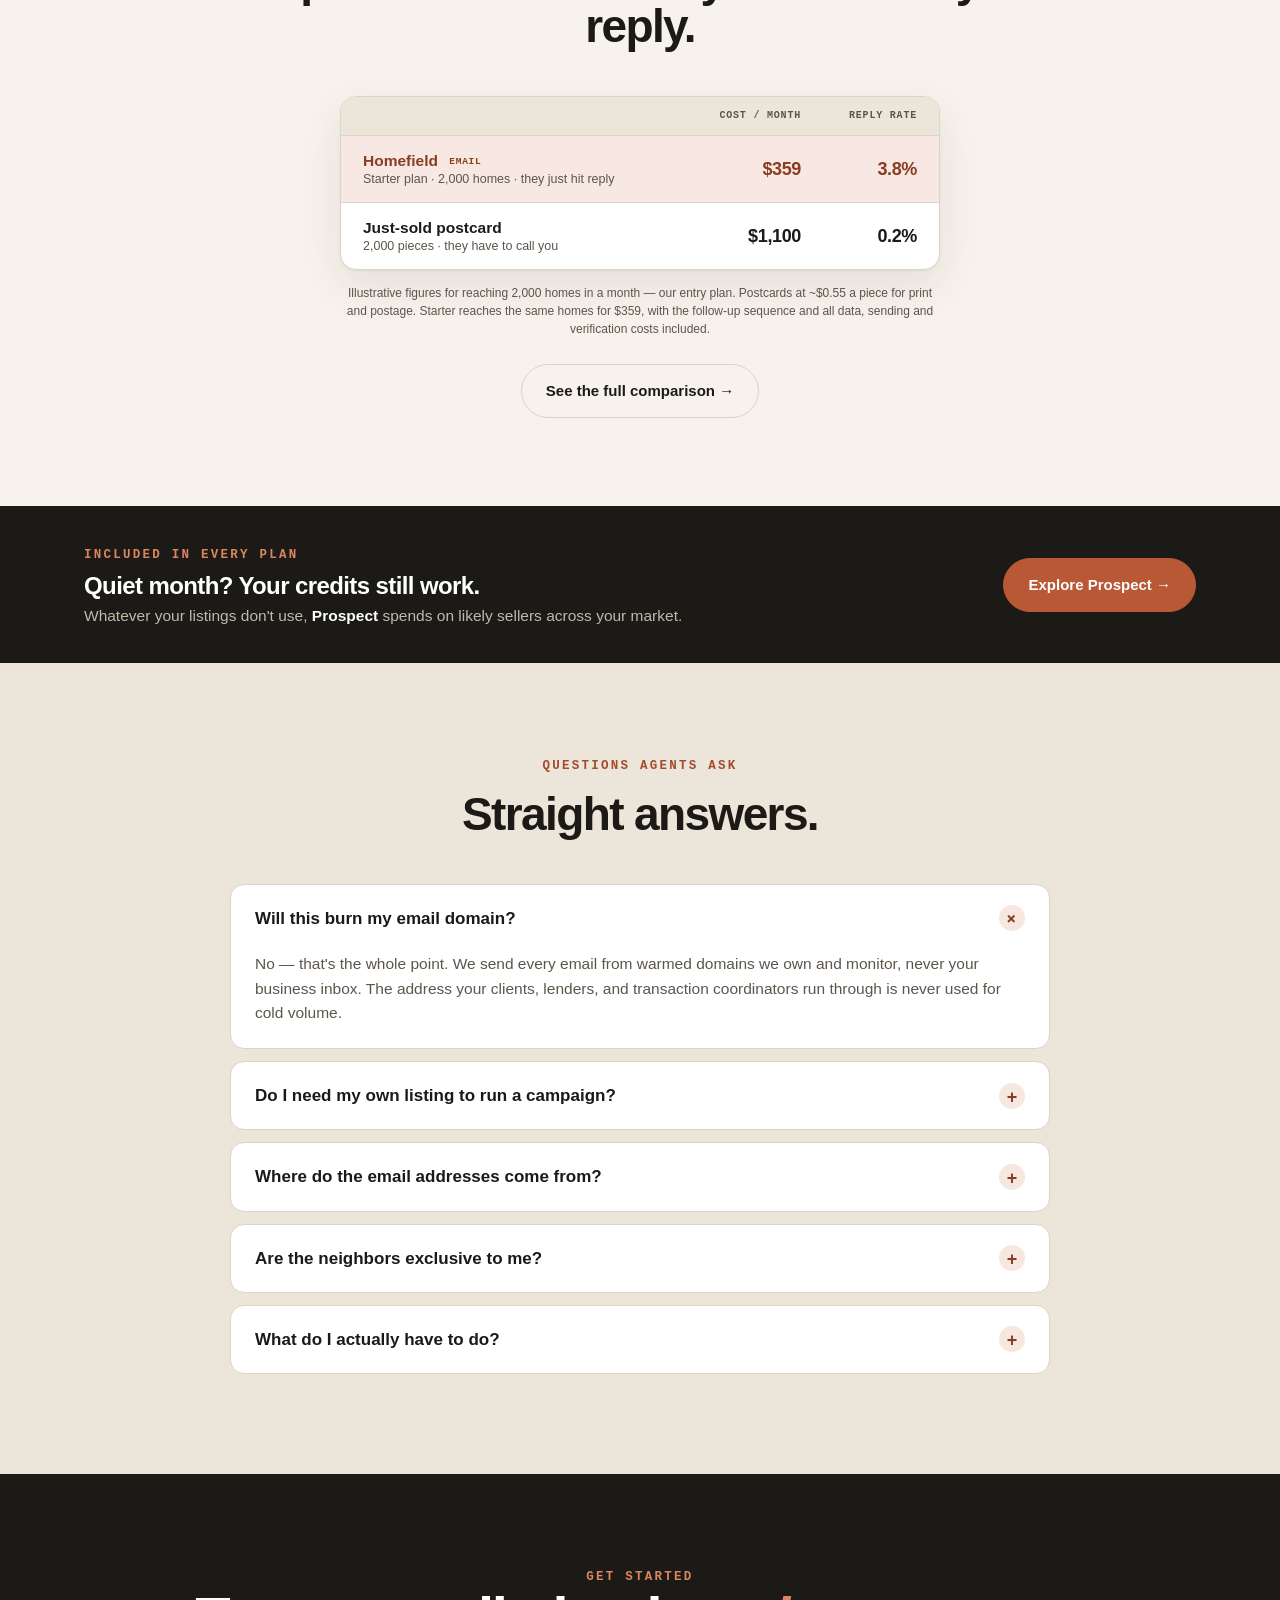
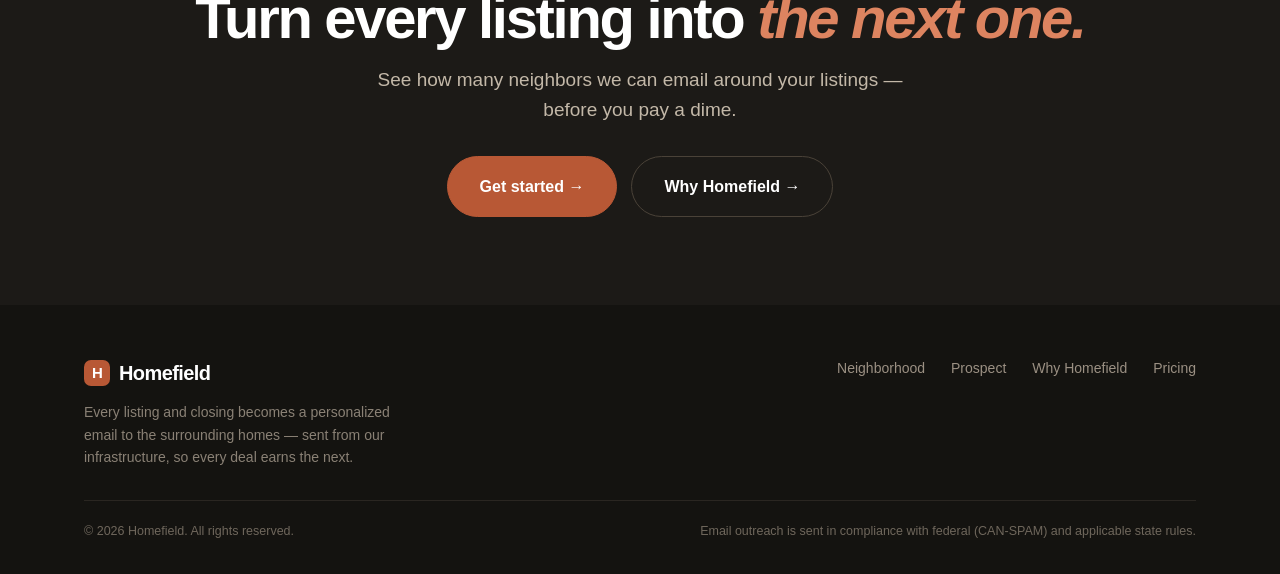
==== commit 48544ba9: "Reprice to one third of a postcard; entry plan now 2,000 homes Entry plan is 2,000 homes (4,000 emai" ====
--- a/agents/index.html
+++ b/agents/index.html
@@ -4,8 +4,8 @@
 <meta charset="UTF-8">
 <meta name="viewport" content="width=device-width, initial-scale=1.0">
 <title>Homefield — List one home. Win the whole street.</title>
-<meta name="description" content="Every time you list or close a home, Homefield automatically emails the surrounding neighbors — sent from our email infrastructure so your domain stays clean, exclusive to your area, and booked onto your calendar. From $399/mo — your listings spend your credits first, and we prospect with whatever is left.">
-<link rel="stylesheet" href="styles.css?v=20260807-stack">
+<meta name="description" content="Every time you list or close a home, Homefield automatically emails the surrounding neighbors — sent from our email infrastructure so your domain stays clean, exclusive to your area, and booked onto your calendar. From $359/mo — your listings spend your credits first, and we prospect with whatever is left.">
+<link rel="stylesheet" href="styles.css?v=20260807-third">
 </head>
 <body>
 
@@ -17,7 +17,7 @@
       <div class="dropdown">
         <button class="ddtrigger" aria-haspopup="true">Products <span class="car">▾</span></button>
         <div class="ddmenu">
-          <a href="index.html" class="active">Neighborhood<small>Every listing &amp; closing → the neighbors · from $399/mo</small></a>
+          <a href="index.html" class="active">Neighborhood<small>Every listing &amp; closing → the neighbors · from $359/mo</small></a>
           <a href="prospect.html">Prospect<small>Included · leftover credits go prospecting</small></a>
         </div>
       </div>
@@ -34,7 +34,7 @@
 <!-- HERO -->
 <section class="hero">
   <div class="wrap">
-    <span class="ptag">✉️ Circle prospecting on autopilot · from $399/mo</span>
+    <span class="ptag">✉️ Circle prospecting on autopilot · from $359/mo</span>
     <h1>List one home. <em>Win the whole street.</em></h1>
     <p class="sub">The moment a home goes active, pending, or sold in your MLS, we automatically <b>email</b> the surrounding neighbors — and book the ones who reply straight onto your calendar.</p>
     <div class="hero-actions">
@@ -100,7 +100,7 @@
   <div class="wrap">
     <div class="sec-head center">
       <span class="eyebrow">The math</span>
-      <h2>Half the cost of a just-sold postcard — and they can actually reply.</h2>
+      <h2>A third the cost of a just-sold postcard — and they can actually reply.</h2>
     </div>
 
     <div class="minicompare">
@@ -110,17 +110,17 @@
         <span class="mcval">Reply rate</span>
       </div>
       <div class="mcrow us">
-        <span class="mcname">Homefield <span class="minitag">Email</span><small>Starter plan · 1,500 homes · they just hit reply</small></span>
-        <span class="mcval">$399</span>
+        <span class="mcname">Homefield <span class="minitag">Email</span><small>Starter plan · 2,000 homes · they just hit reply</small></span>
+        <span class="mcval">$359</span>
         <span class="mcval">3.8%</span>
       </div>
       <div class="mcrow">
-        <span class="mcname">Just-sold postcard<small>1,500 pieces · they have to call you</small></span>
-        <span class="mcval">$825</span>
+        <span class="mcname">Just-sold postcard<small>2,000 pieces · they have to call you</small></span>
+        <span class="mcval">$1,100</span>
         <span class="mcval">0.2%</span>
       </div>
     </div>
-    <p class="mcnote">Illustrative figures for reaching 1,500 homes in a month — our entry plan. Postcards at ~$0.55 a piece for print and postage. Starter reaches the same homes for $399, with the follow-up sequence and all data and sending costs included.</p>
+    <p class="mcnote">Illustrative figures for reaching 2,000 homes in a month — our entry plan. Postcards at ~$0.55 a piece for print and postage. Starter reaches the same homes for $359, with the follow-up sequence and all data, sending and verification costs included.</p>
 
     <p style="text-align:center;margin-top:26px"><a href="why.html" class="btn btn-ghost">See the full comparison →</a></p>
   </div>
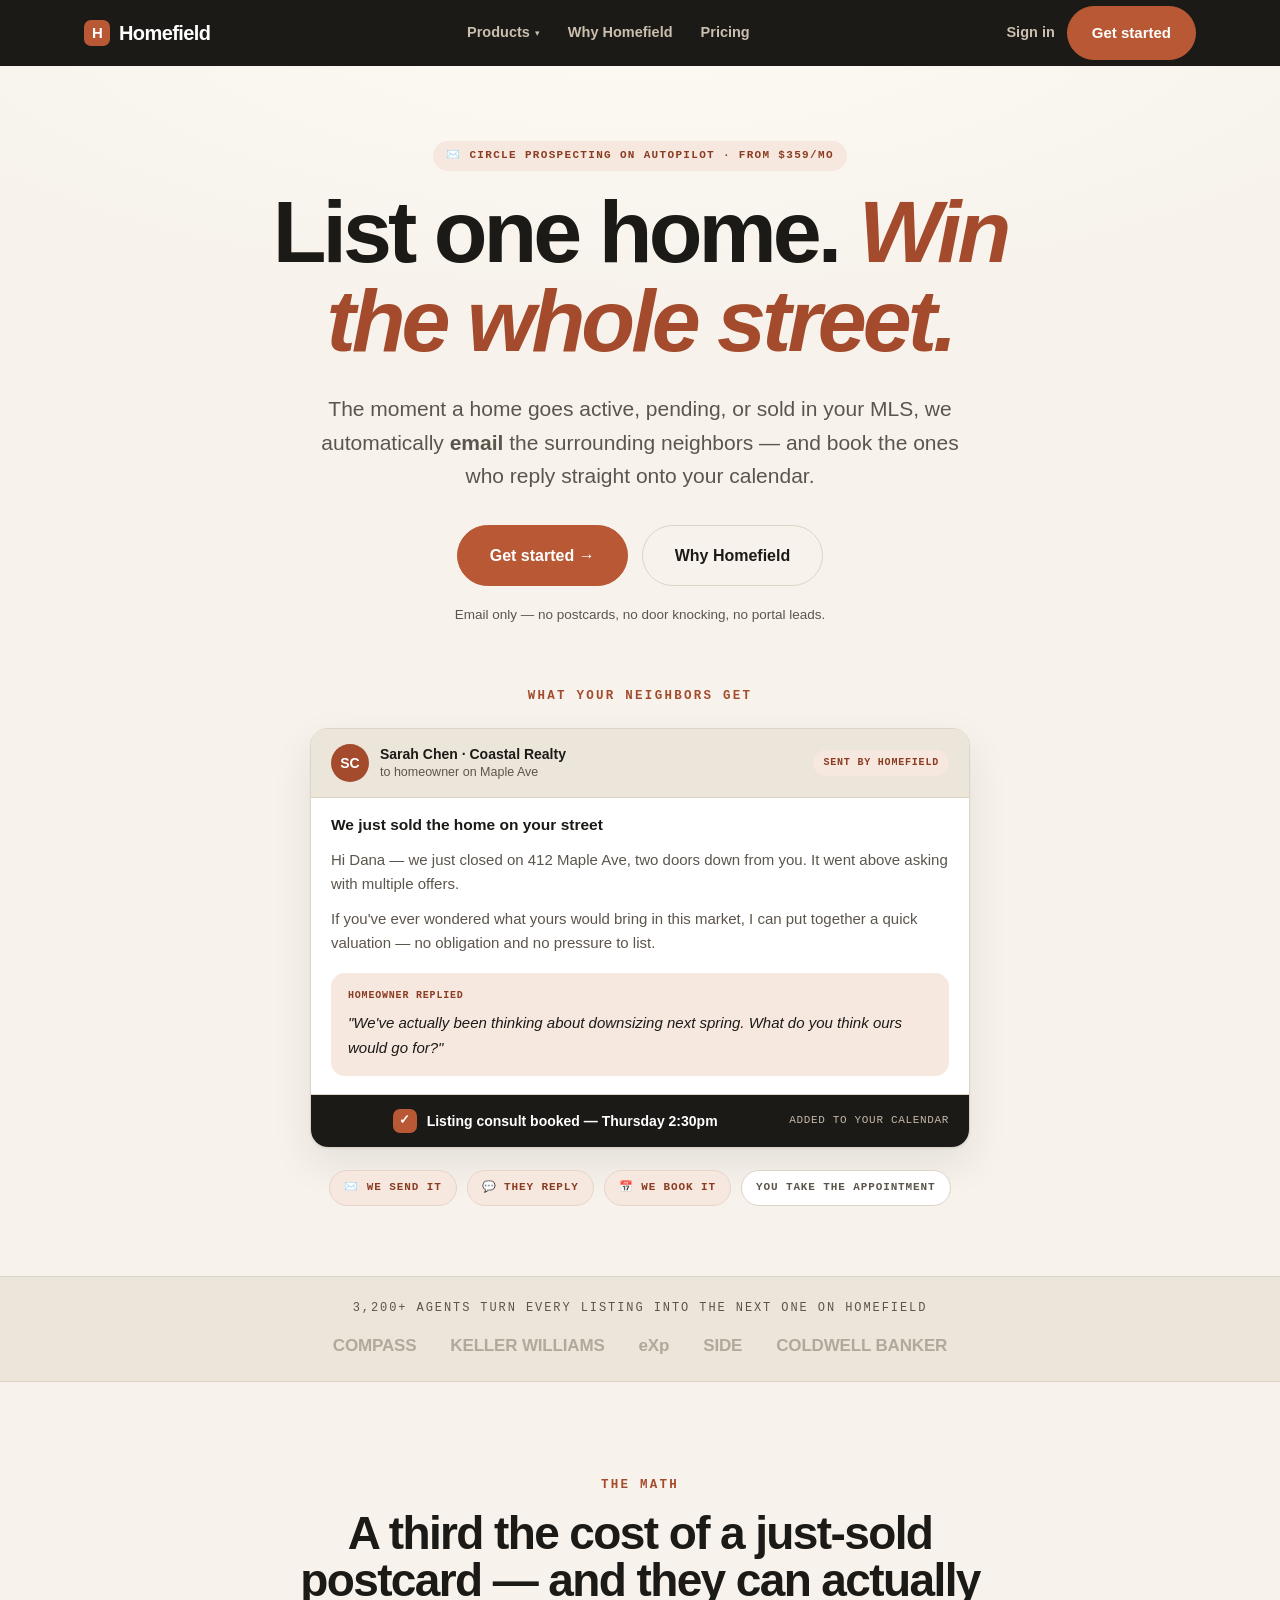
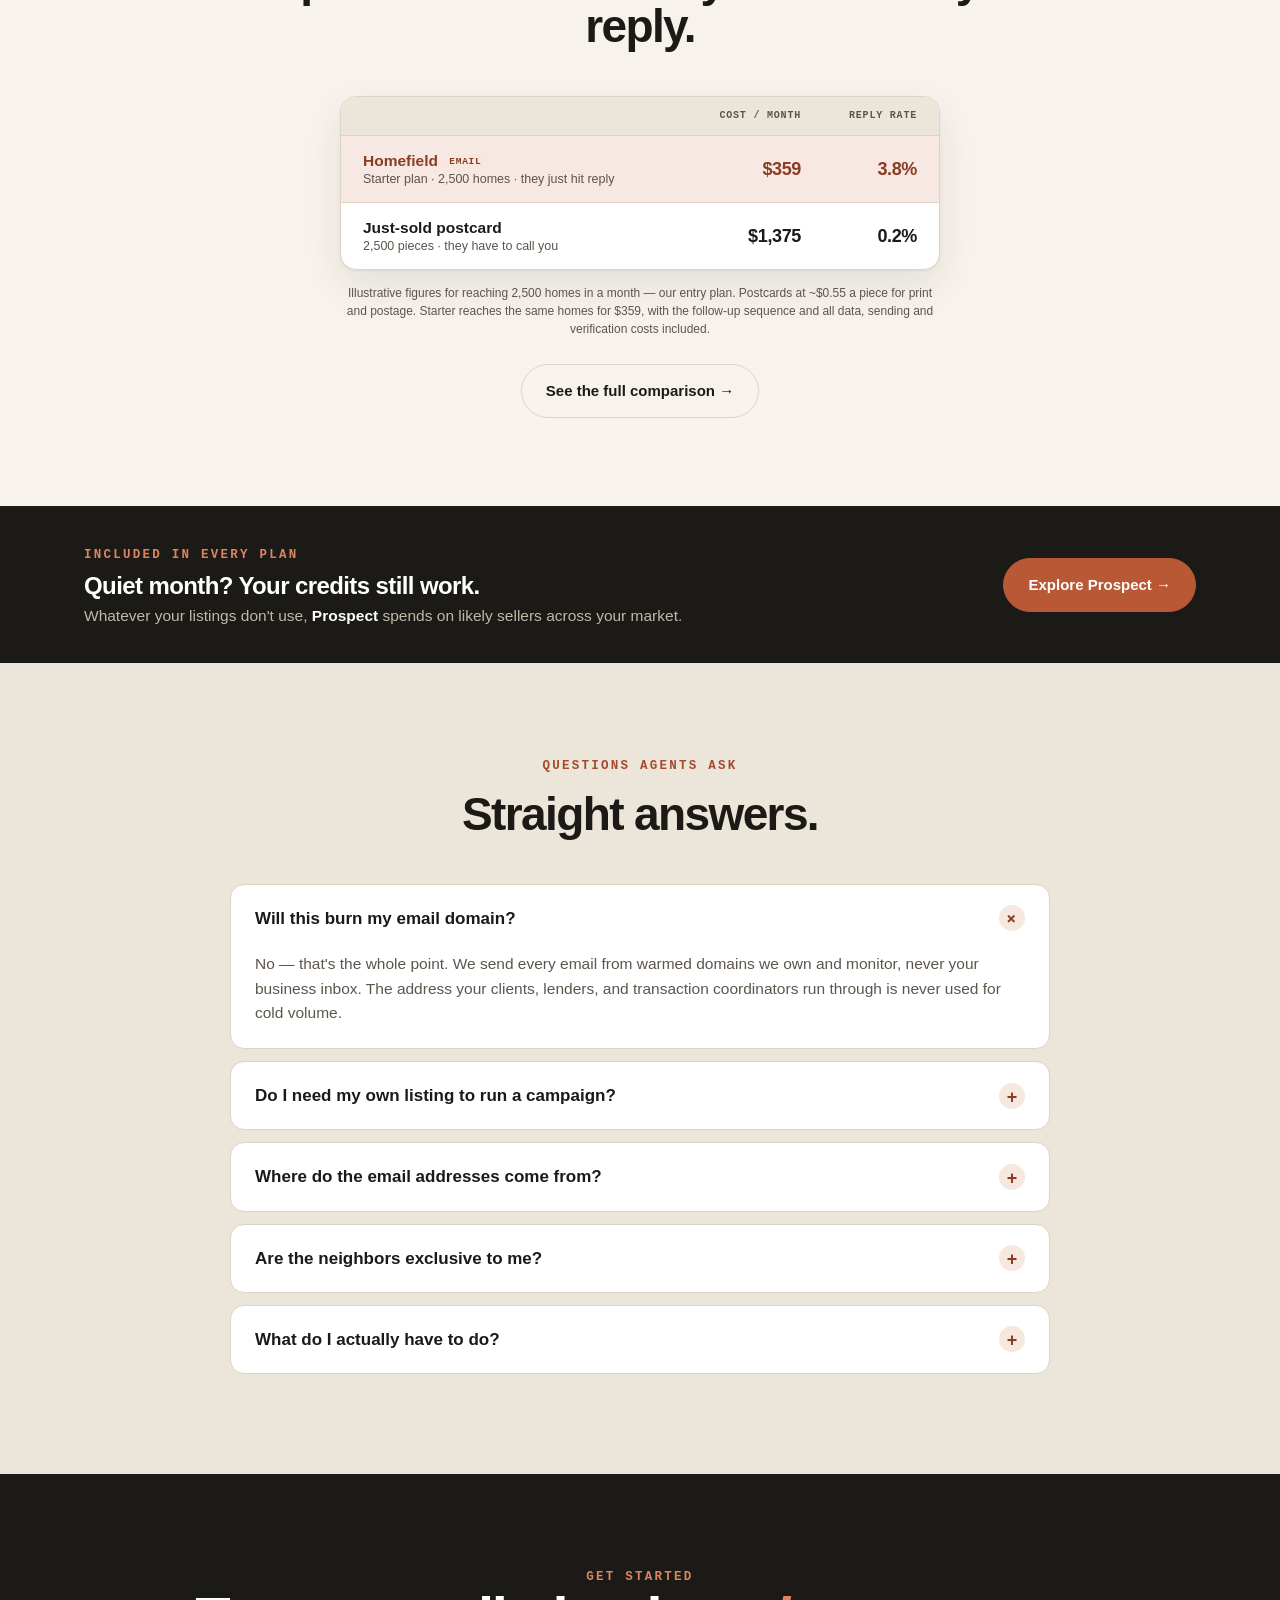
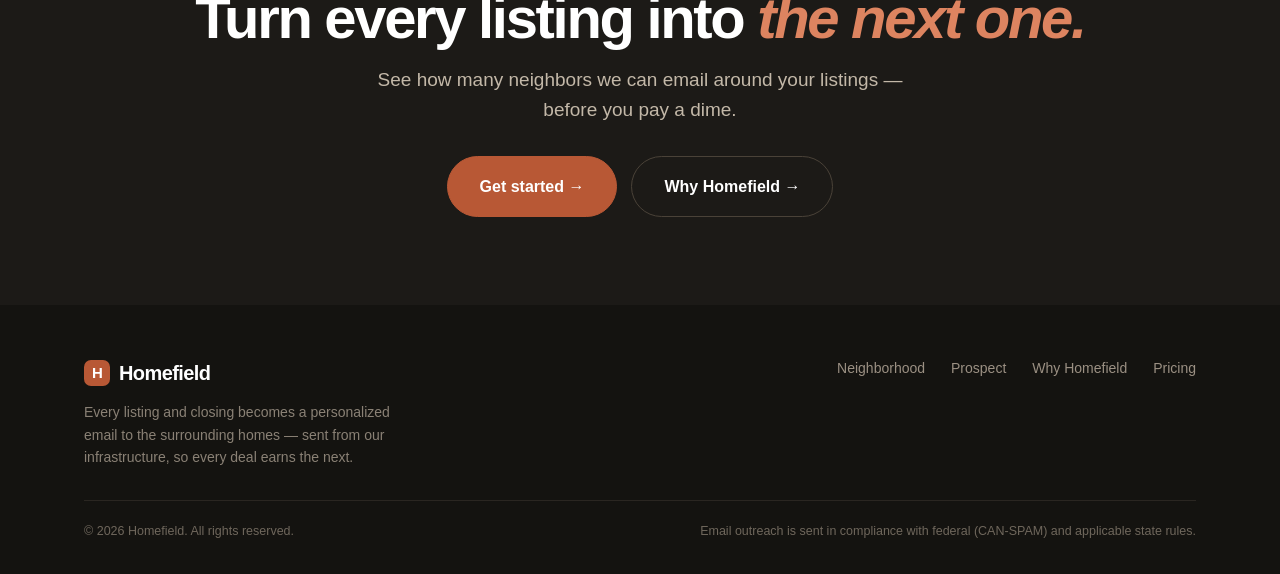
==== commit b0826e6e: "Starter now covers 2,500 homes; raise middle tiers to keep ladder valid Starter goes 2,000 -> 2,500 " ====
--- a/agents/index.html
+++ b/agents/index.html
@@ -5,7 +5,7 @@
 <meta name="viewport" content="width=device-width, initial-scale=1.0">
 <title>Homefield — List one home. Win the whole street.</title>
 <meta name="description" content="Every time you list or close a home, Homefield automatically emails the surrounding neighbors — sent from our email infrastructure so your domain stays clean, exclusive to your area, and booked onto your calendar. From $359/mo — your listings spend your credits first, and we prospect with whatever is left.">
-<link rel="stylesheet" href="styles.css?v=20260807-third">
+<link rel="stylesheet" href="styles.css?v=20260807-2500">
 </head>
 <body>
 
@@ -110,17 +110,17 @@
         <span class="mcval">Reply rate</span>
       </div>
       <div class="mcrow us">
-        <span class="mcname">Homefield <span class="minitag">Email</span><small>Starter plan · 2,000 homes · they just hit reply</small></span>
+        <span class="mcname">Homefield <span class="minitag">Email</span><small>Starter plan · 2,500 homes · they just hit reply</small></span>
         <span class="mcval">$359</span>
         <span class="mcval">3.8%</span>
       </div>
       <div class="mcrow">
-        <span class="mcname">Just-sold postcard<small>2,000 pieces · they have to call you</small></span>
-        <span class="mcval">$1,100</span>
+        <span class="mcname">Just-sold postcard<small>2,500 pieces · they have to call you</small></span>
+        <span class="mcval">$1,375</span>
         <span class="mcval">0.2%</span>
       </div>
     </div>
-    <p class="mcnote">Illustrative figures for reaching 2,000 homes in a month — our entry plan. Postcards at ~$0.55 a piece for print and postage. Starter reaches the same homes for $359, with the follow-up sequence and all data, sending and verification costs included.</p>
+    <p class="mcnote">Illustrative figures for reaching 2,500 homes in a month — our entry plan. Postcards at ~$0.55 a piece for print and postage. Starter reaches the same homes for $359, with the follow-up sequence and all data, sending and verification costs included.</p>
 
     <p style="text-align:center;margin-top:26px"><a href="why.html" class="btn btn-ghost">See the full comparison →</a></p>
   </div>
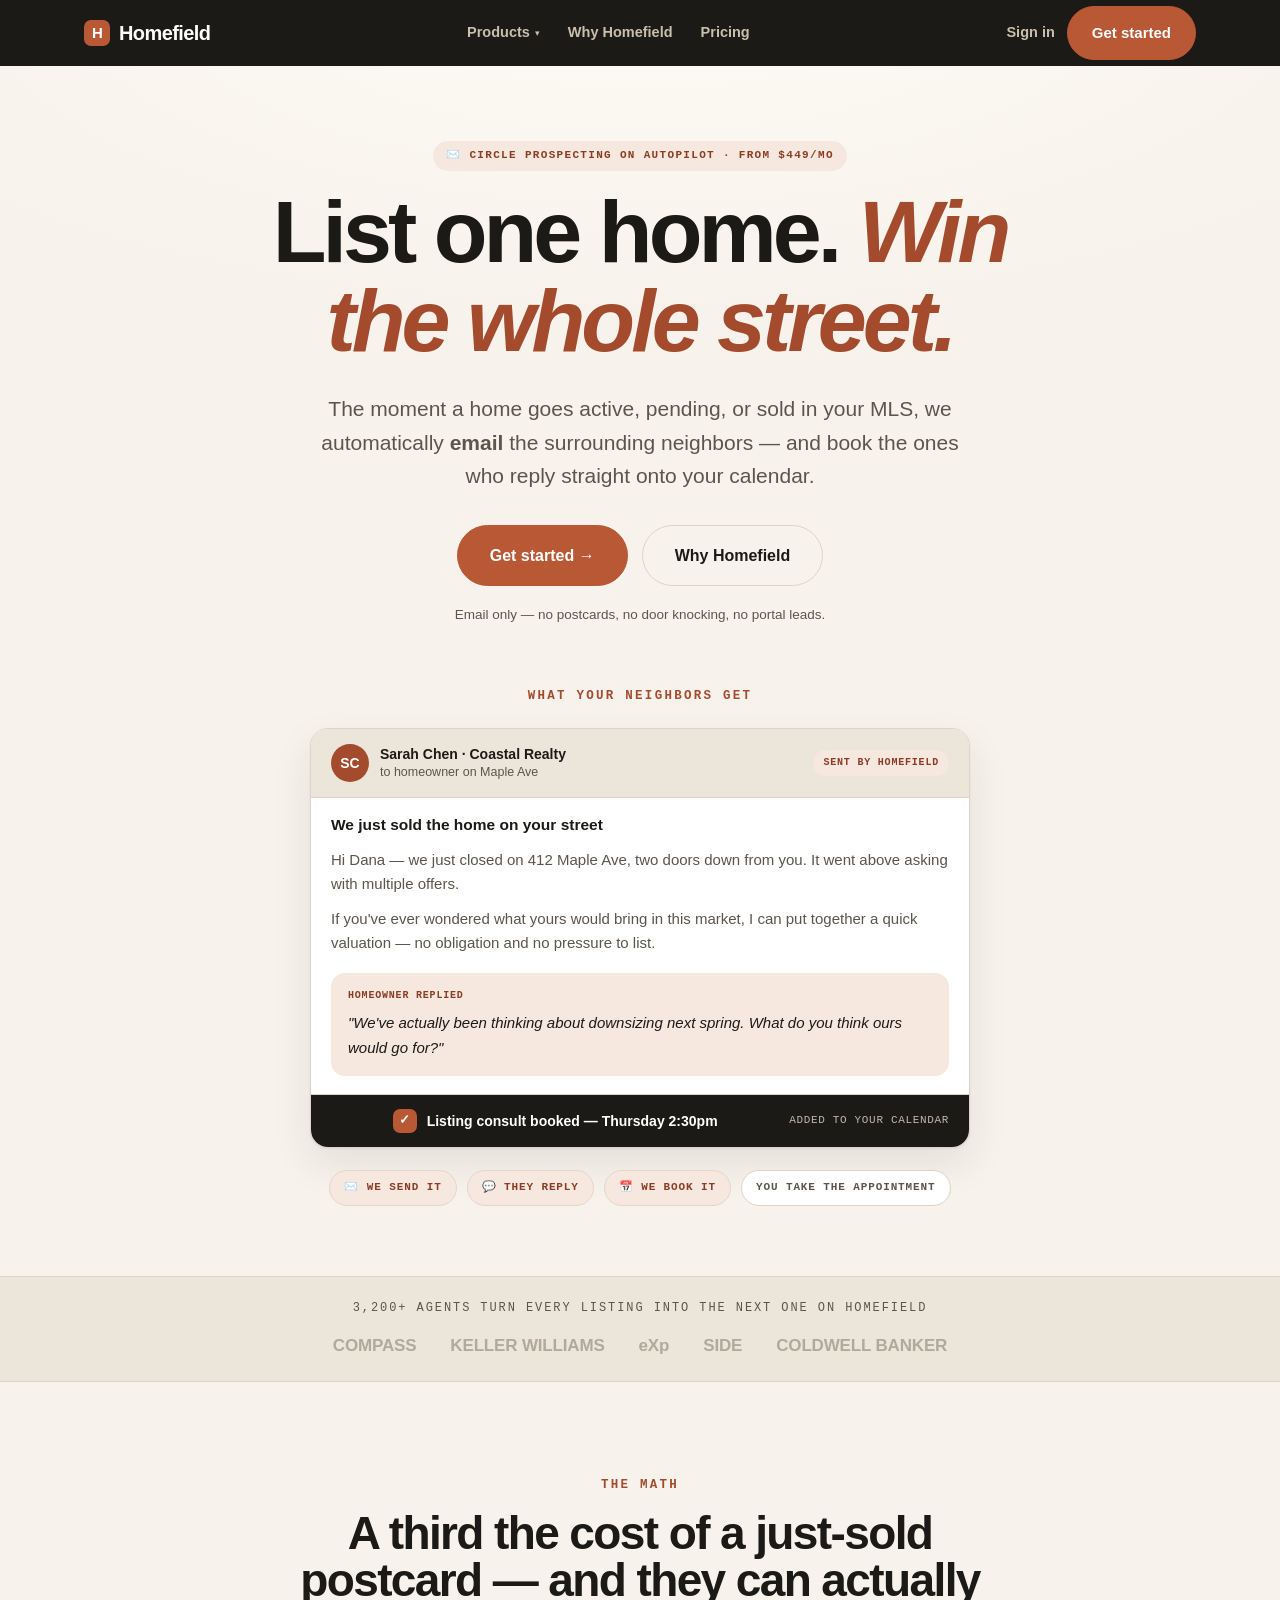
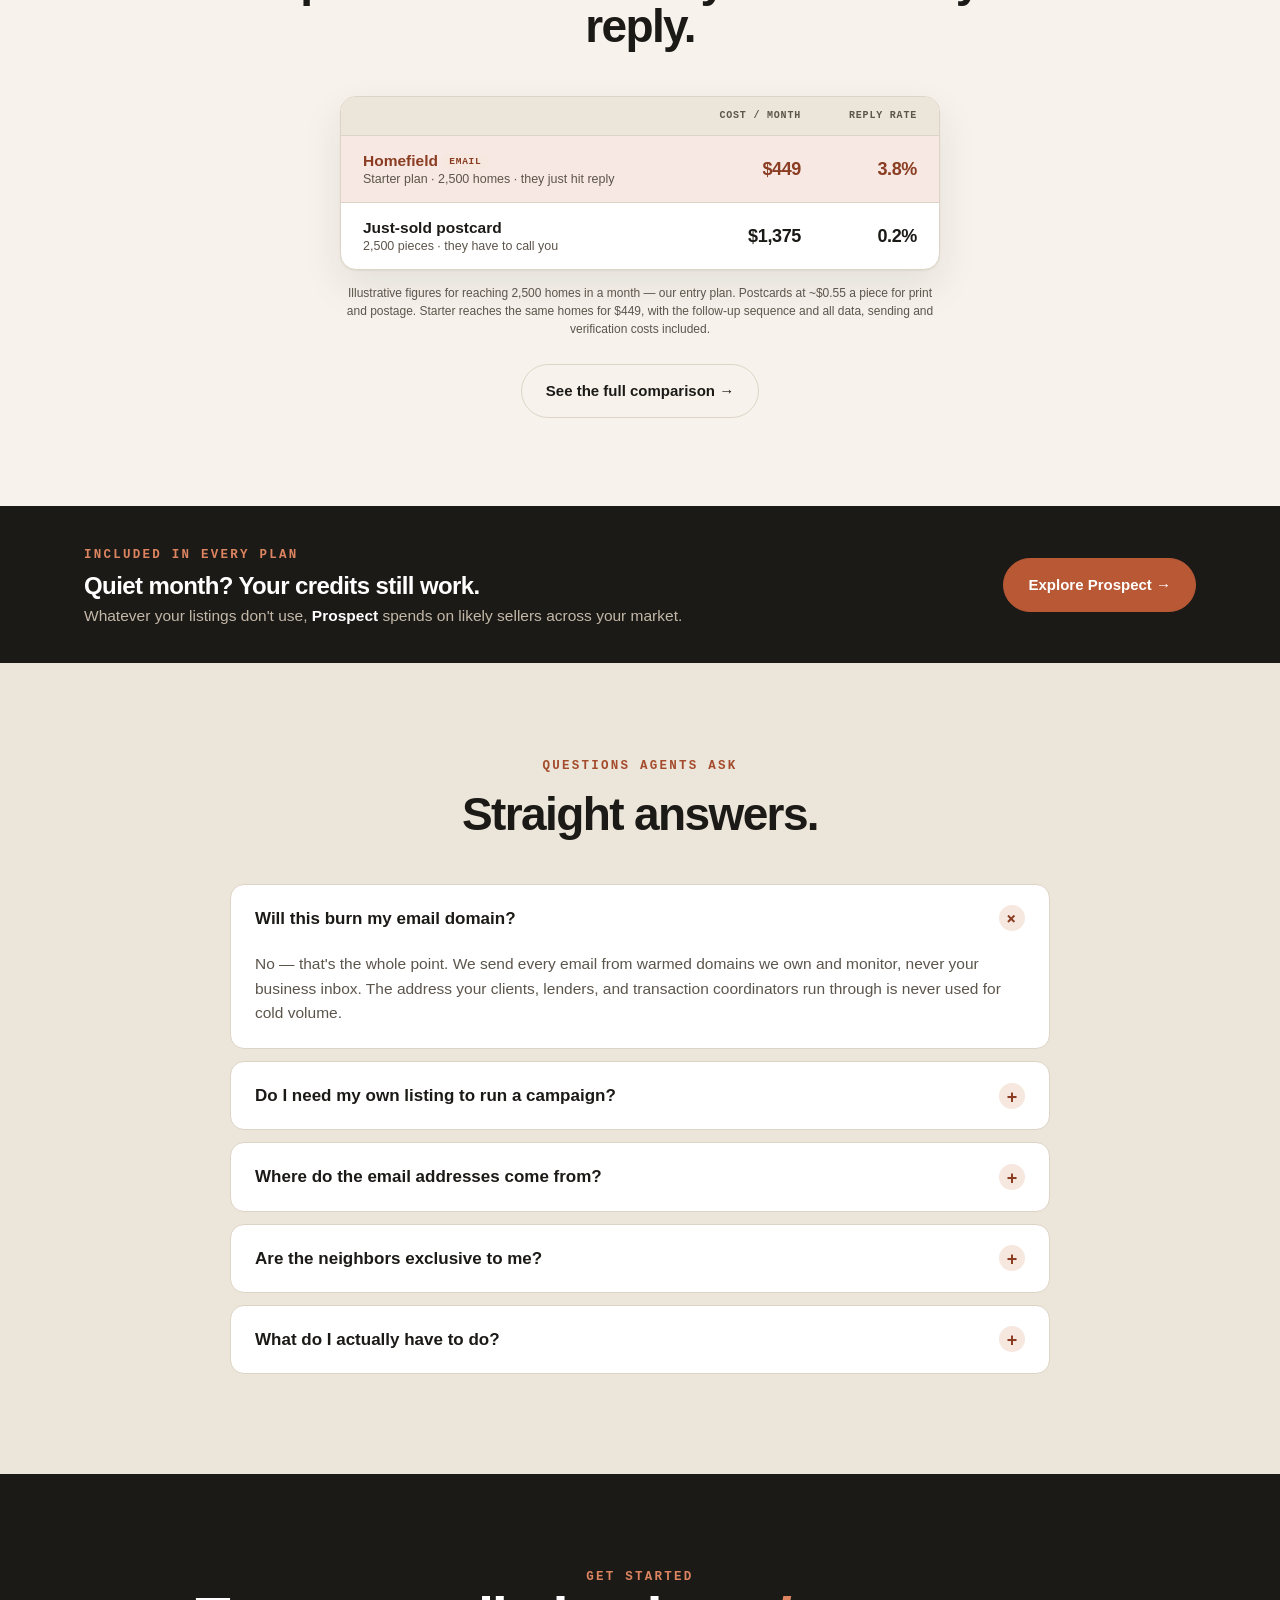
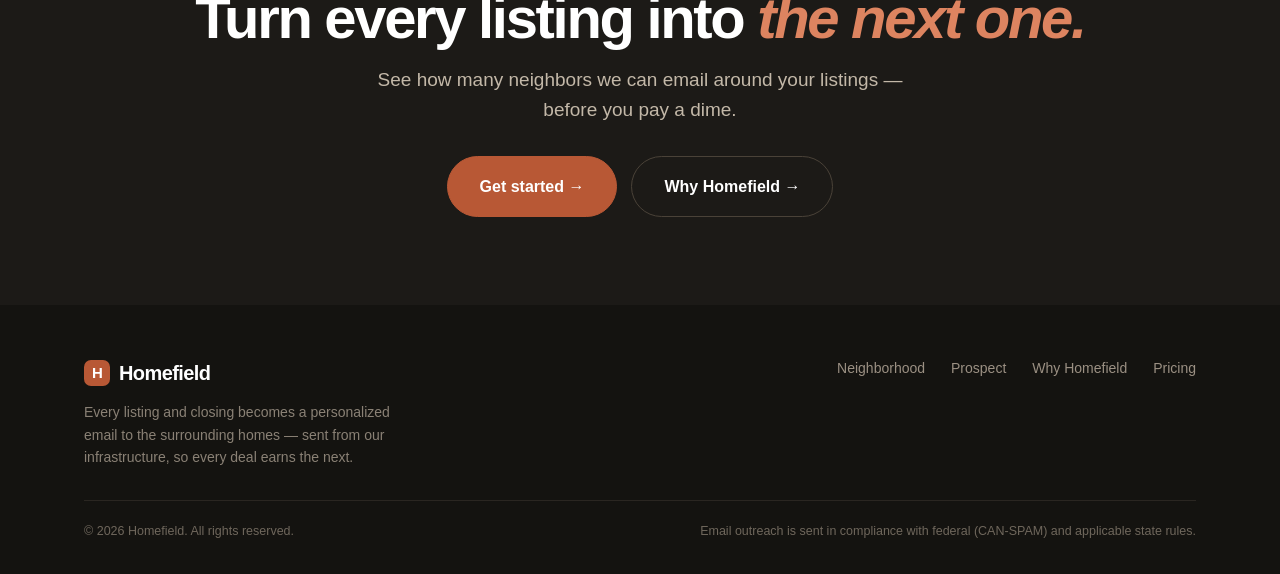
==== commit 8cd39981: "Price Starter up with the volume: $449 for 2,500 homes Holding $359 while raising coverage cut the p" ====
--- a/agents/index.html
+++ b/agents/index.html
@@ -4,8 +4,8 @@
 <meta charset="UTF-8">
 <meta name="viewport" content="width=device-width, initial-scale=1.0">
 <title>Homefield — List one home. Win the whole street.</title>
-<meta name="description" content="Every time you list or close a home, Homefield automatically emails the surrounding neighbors — sent from our email infrastructure so your domain stays clean, exclusive to your area, and booked onto your calendar. From $359/mo — your listings spend your credits first, and we prospect with whatever is left.">
-<link rel="stylesheet" href="styles.css?v=20260807-2500">
+<meta name="description" content="Every time you list or close a home, Homefield automatically emails the surrounding neighbors — sent from our email infrastructure so your domain stays clean, exclusive to your area, and booked onto your calendar. From $449/mo — your listings spend your credits first, and we prospect with whatever is left.">
+<link rel="stylesheet" href="styles.css?v=20260807-449">
 </head>
 <body>
 
@@ -17,7 +17,7 @@
       <div class="dropdown">
         <button class="ddtrigger" aria-haspopup="true">Products <span class="car">▾</span></button>
         <div class="ddmenu">
-          <a href="index.html" class="active">Neighborhood<small>Every listing &amp; closing → the neighbors · from $359/mo</small></a>
+          <a href="index.html" class="active">Neighborhood<small>Every listing &amp; closing → the neighbors · from $449/mo</small></a>
           <a href="prospect.html">Prospect<small>Included · leftover credits go prospecting</small></a>
         </div>
       </div>
@@ -34,7 +34,7 @@
 <!-- HERO -->
 <section class="hero">
   <div class="wrap">
-    <span class="ptag">✉️ Circle prospecting on autopilot · from $359/mo</span>
+    <span class="ptag">✉️ Circle prospecting on autopilot · from $449/mo</span>
     <h1>List one home. <em>Win the whole street.</em></h1>
     <p class="sub">The moment a home goes active, pending, or sold in your MLS, we automatically <b>email</b> the surrounding neighbors — and book the ones who reply straight onto your calendar.</p>
     <div class="hero-actions">
@@ -111,7 +111,7 @@
       </div>
       <div class="mcrow us">
         <span class="mcname">Homefield <span class="minitag">Email</span><small>Starter plan · 2,500 homes · they just hit reply</small></span>
-        <span class="mcval">$359</span>
+        <span class="mcval">$449</span>
         <span class="mcval">3.8%</span>
       </div>
       <div class="mcrow">
@@ -120,7 +120,7 @@
         <span class="mcval">0.2%</span>
       </div>
     </div>
-    <p class="mcnote">Illustrative figures for reaching 2,500 homes in a month — our entry plan. Postcards at ~$0.55 a piece for print and postage. Starter reaches the same homes for $359, with the follow-up sequence and all data, sending and verification costs included.</p>
+    <p class="mcnote">Illustrative figures for reaching 2,500 homes in a month — our entry plan. Postcards at ~$0.55 a piece for print and postage. Starter reaches the same homes for $449, with the follow-up sequence and all data, sending and verification costs included.</p>
 
     <p style="text-align:center;margin-top:26px"><a href="why.html" class="btn btn-ghost">See the full comparison →</a></p>
   </div>
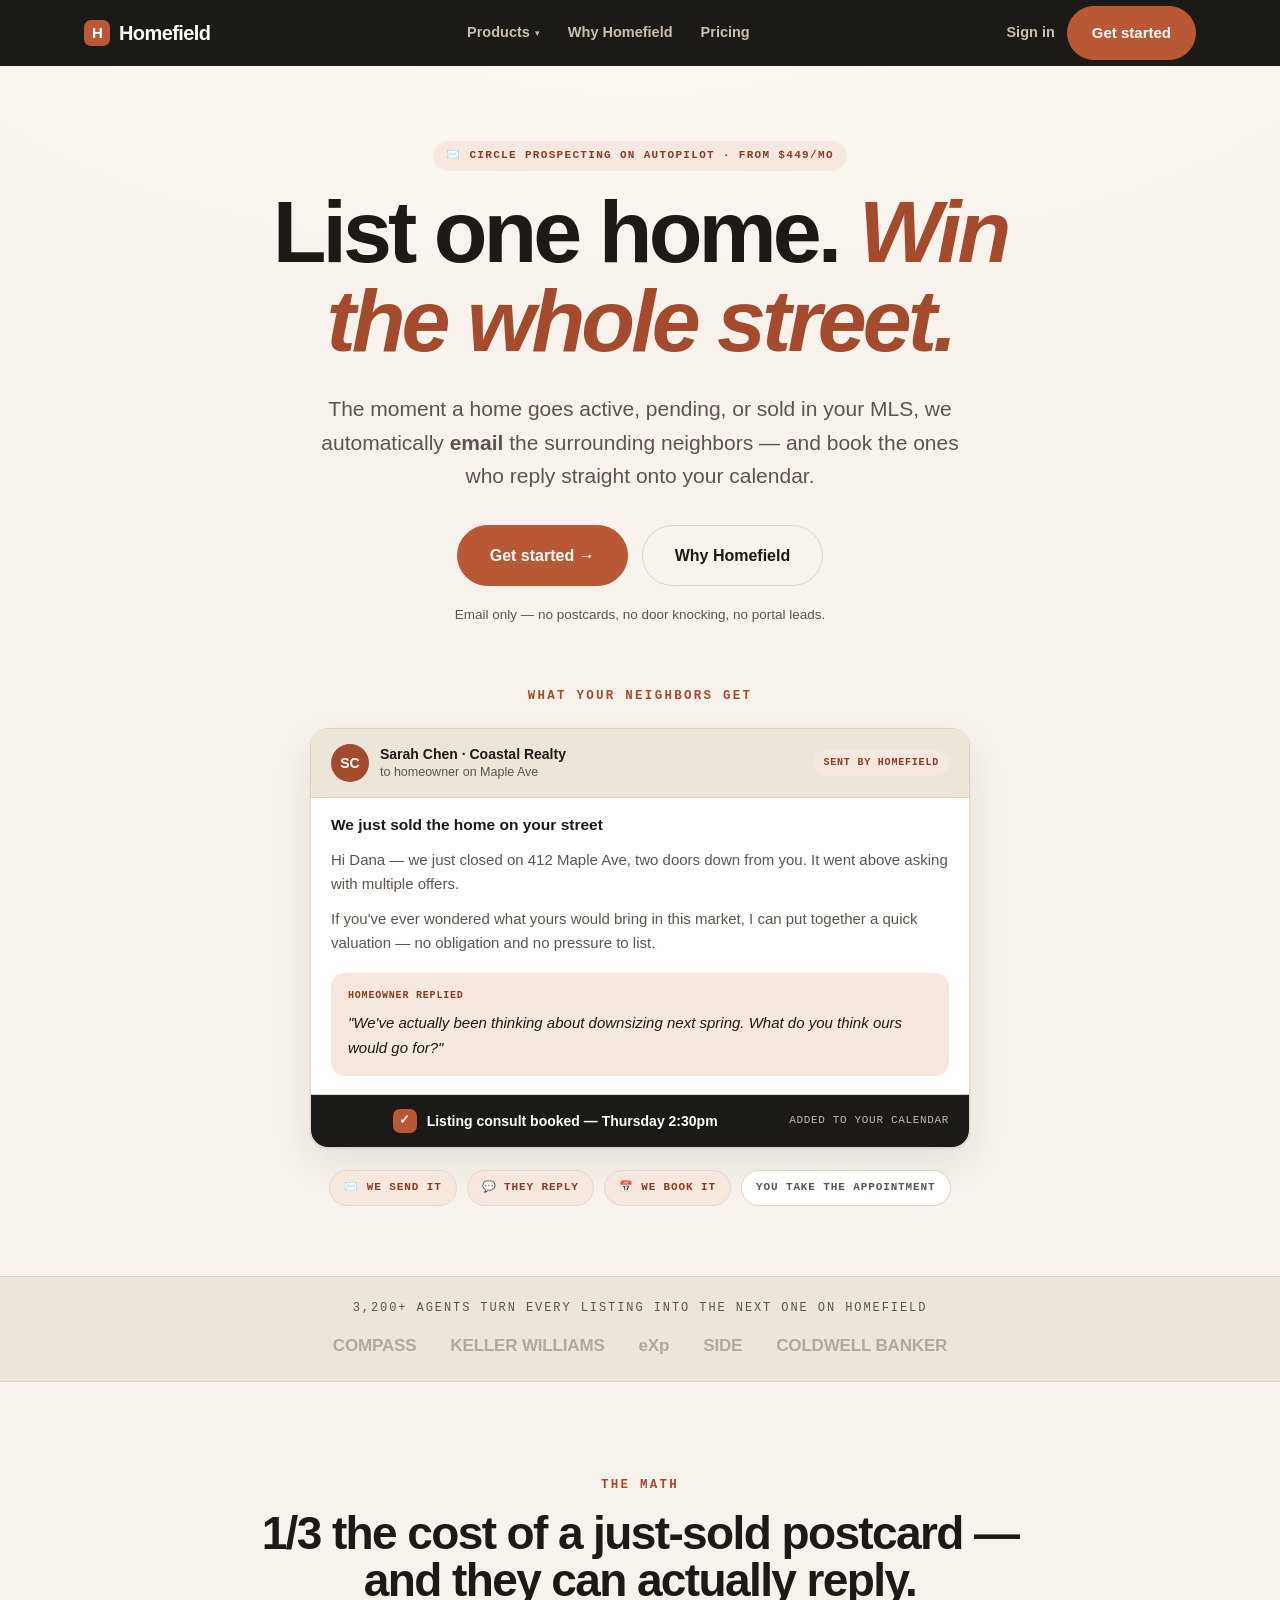
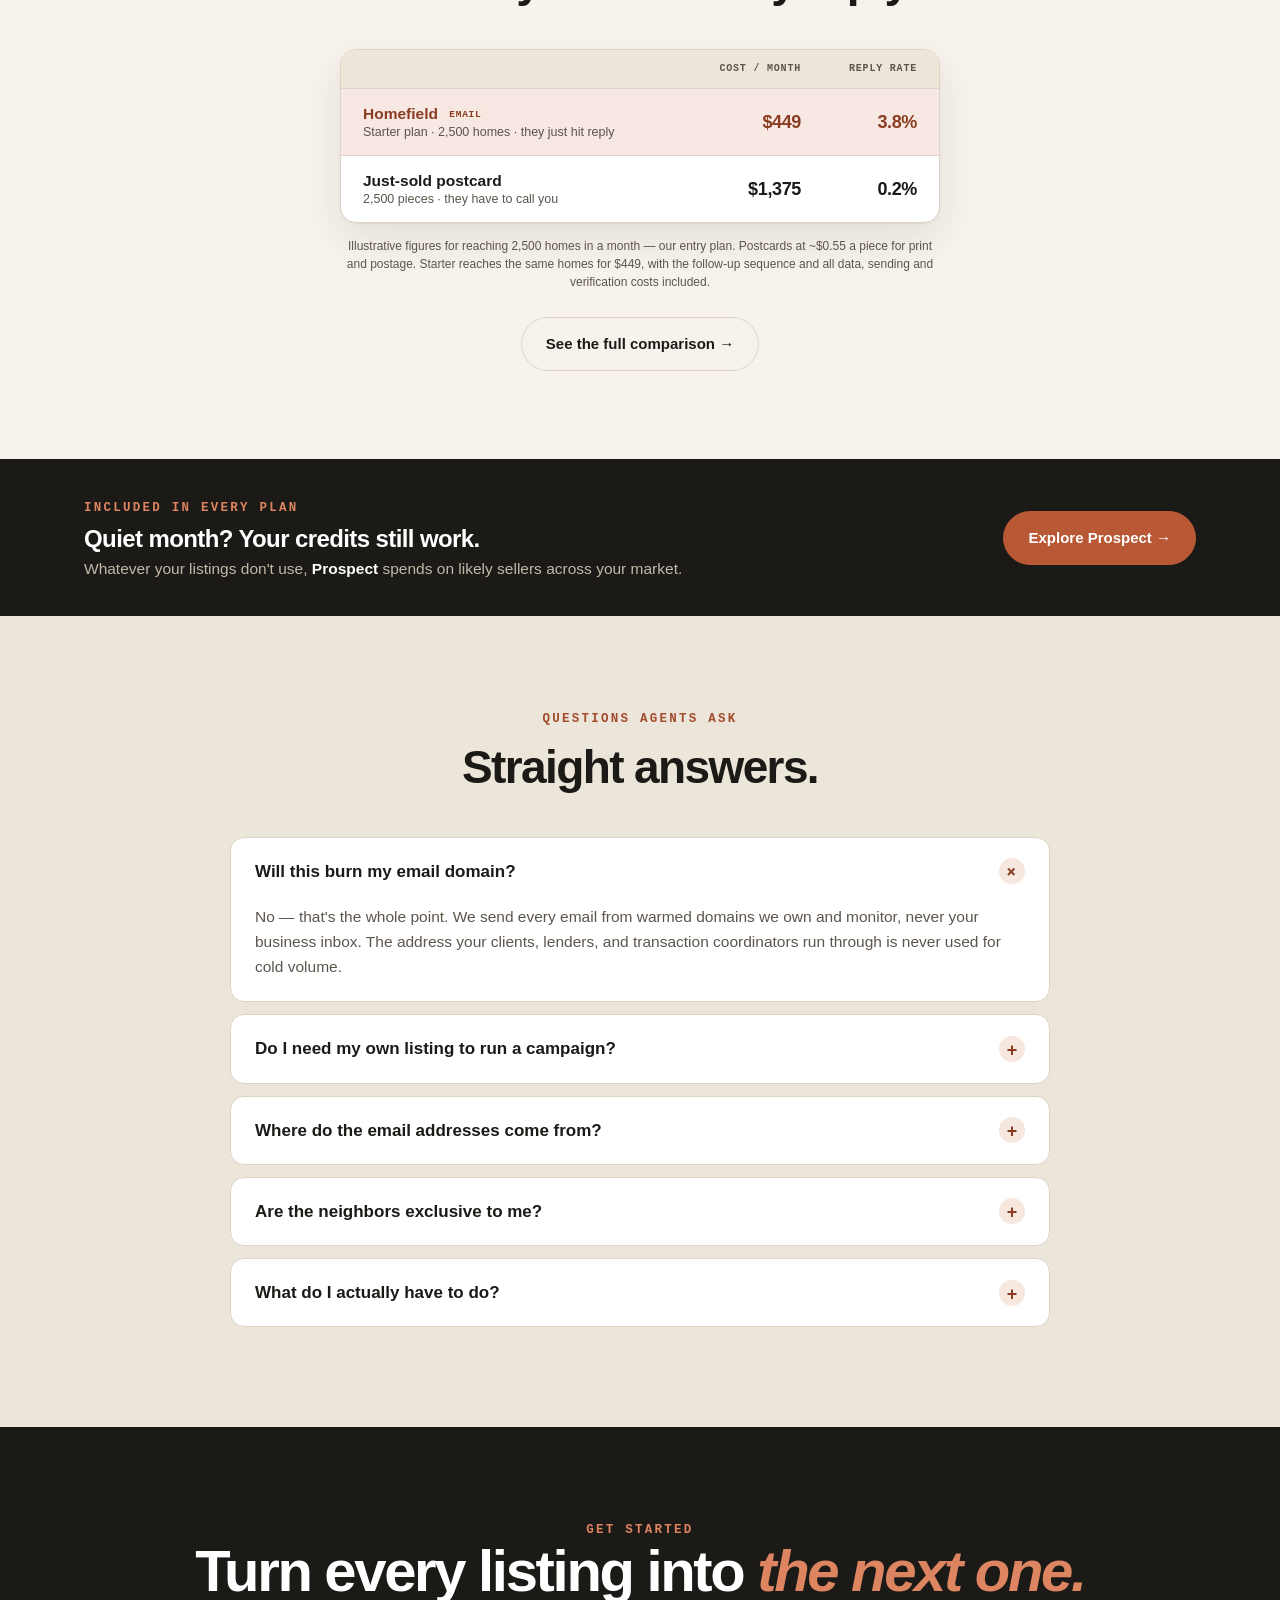
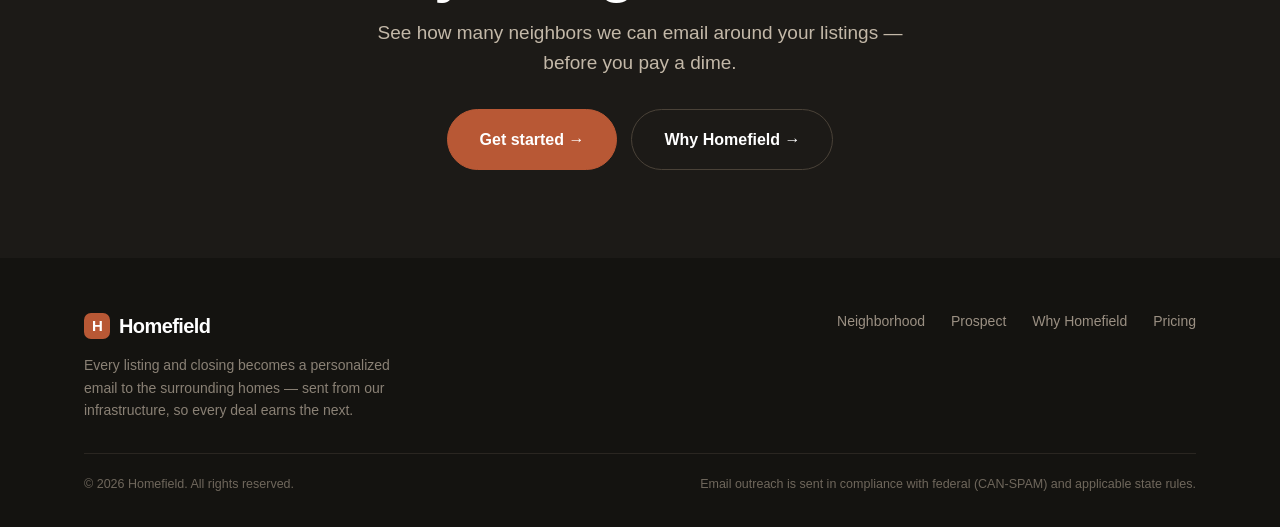
==== commit c50c84ed: "Homepage headline: 'A third' -> '1/3' Co-Authored-By: Claude Opus 4.8 <noreply@anthropic.com>" ====
--- a/agents/index.html
+++ b/agents/index.html
@@ -100,7 +100,7 @@
   <div class="wrap">
     <div class="sec-head center">
       <span class="eyebrow">The math</span>
-      <h2>A third the cost of a just-sold postcard — and they can actually reply.</h2>
+      <h2>1/3 the cost of a just-sold postcard — and they can actually reply.</h2>
     </div>
 
     <div class="minicompare">
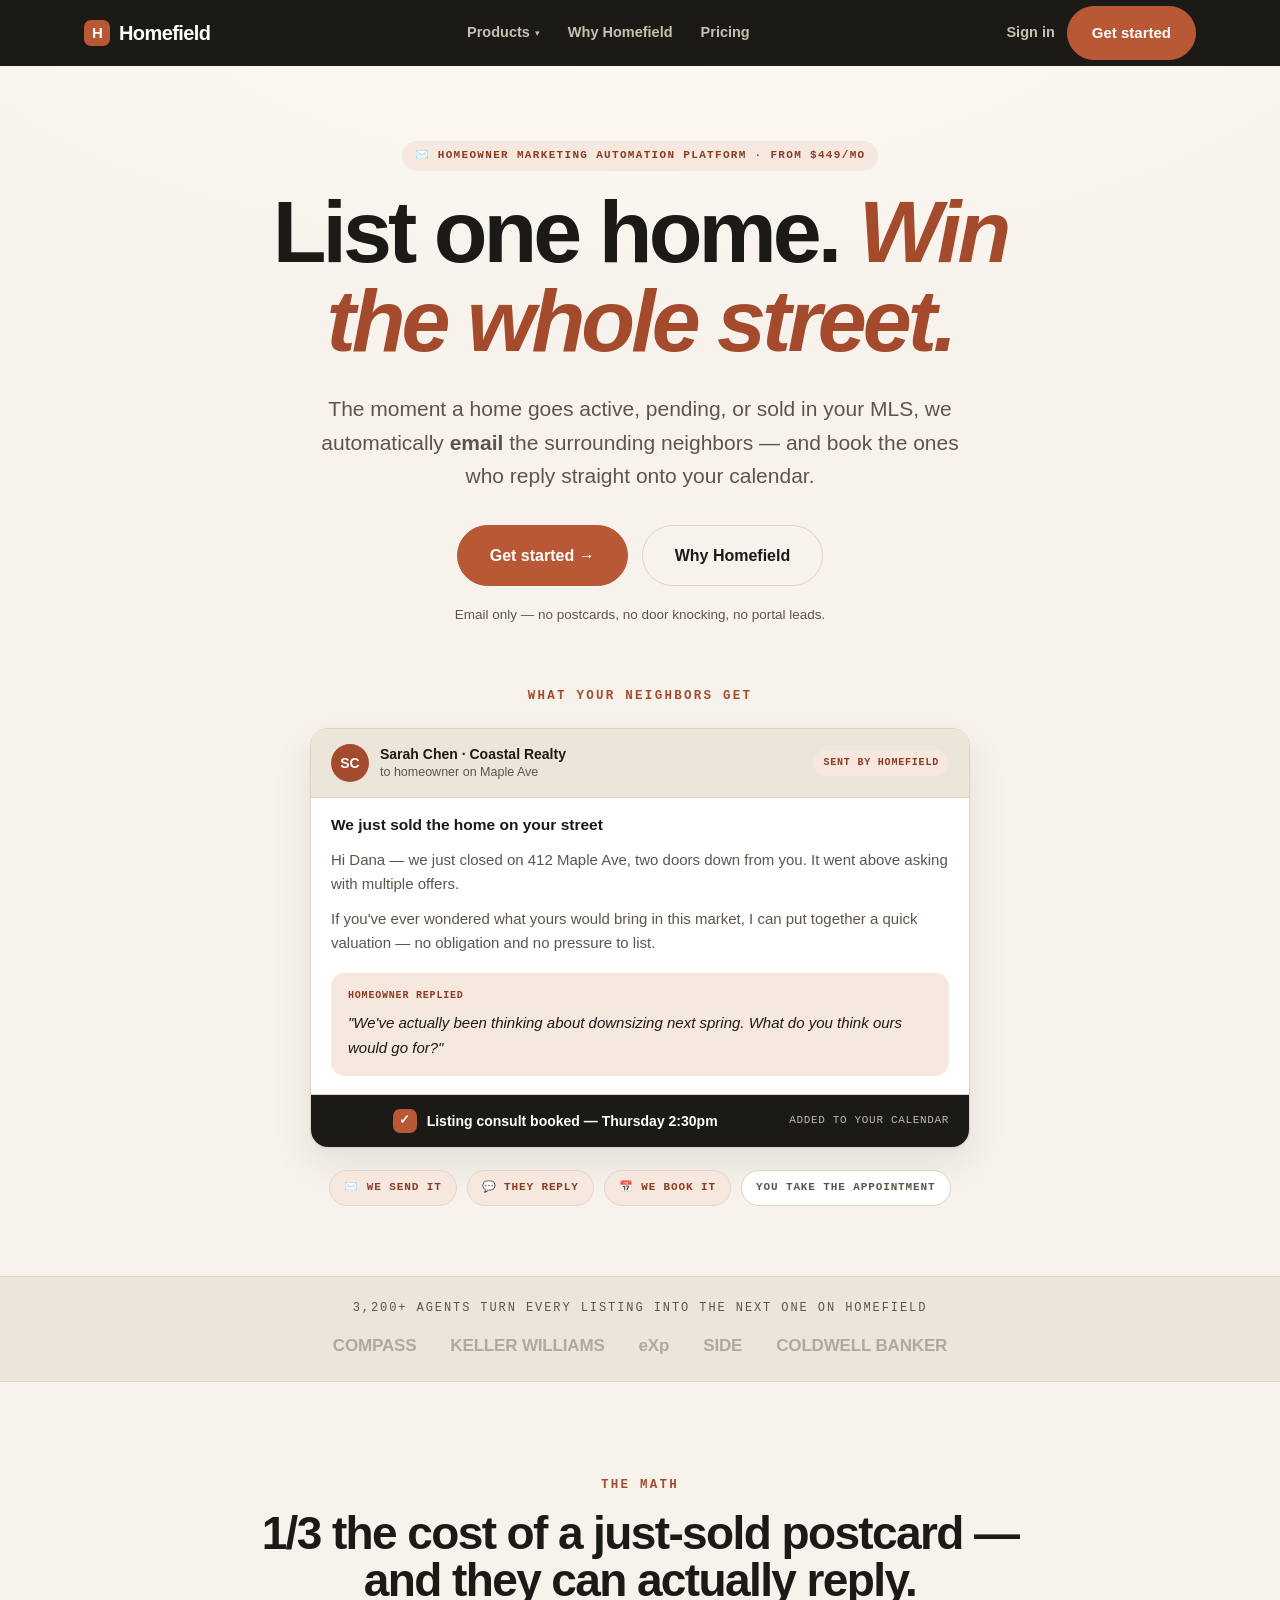
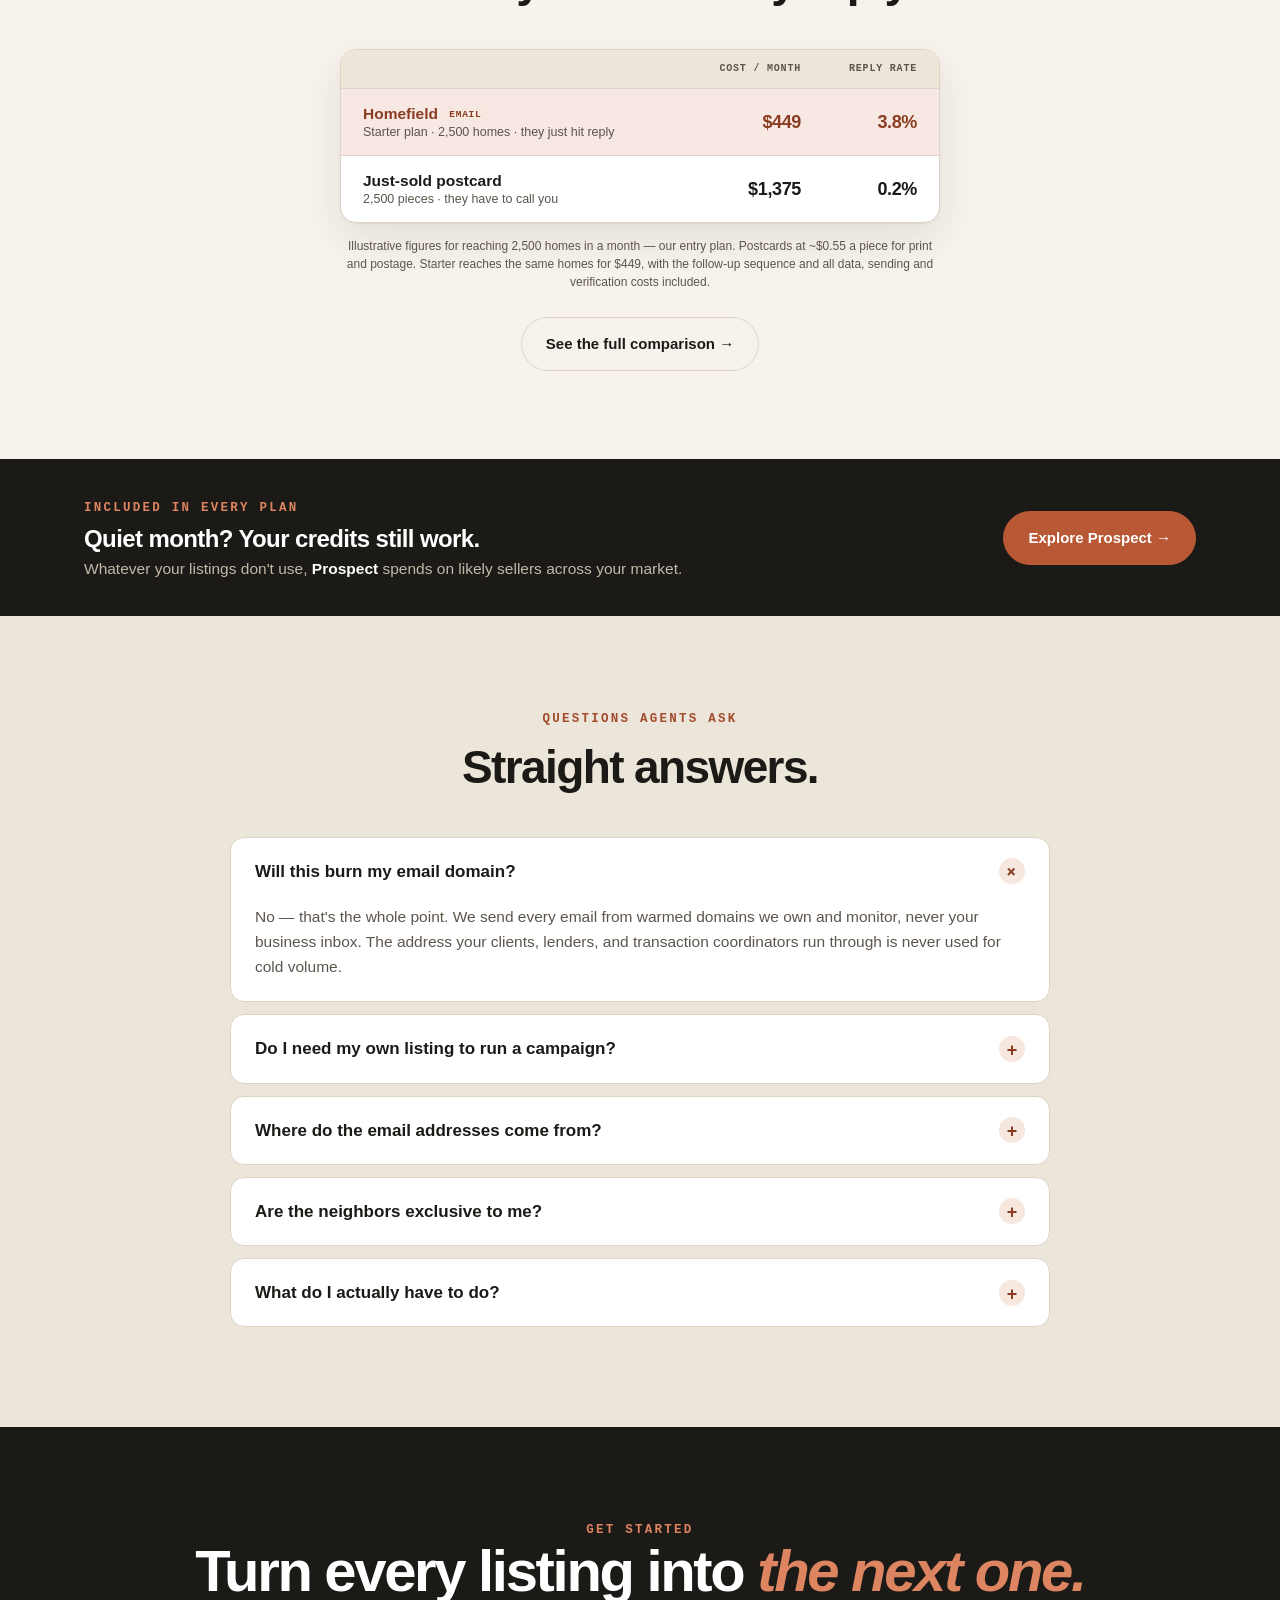
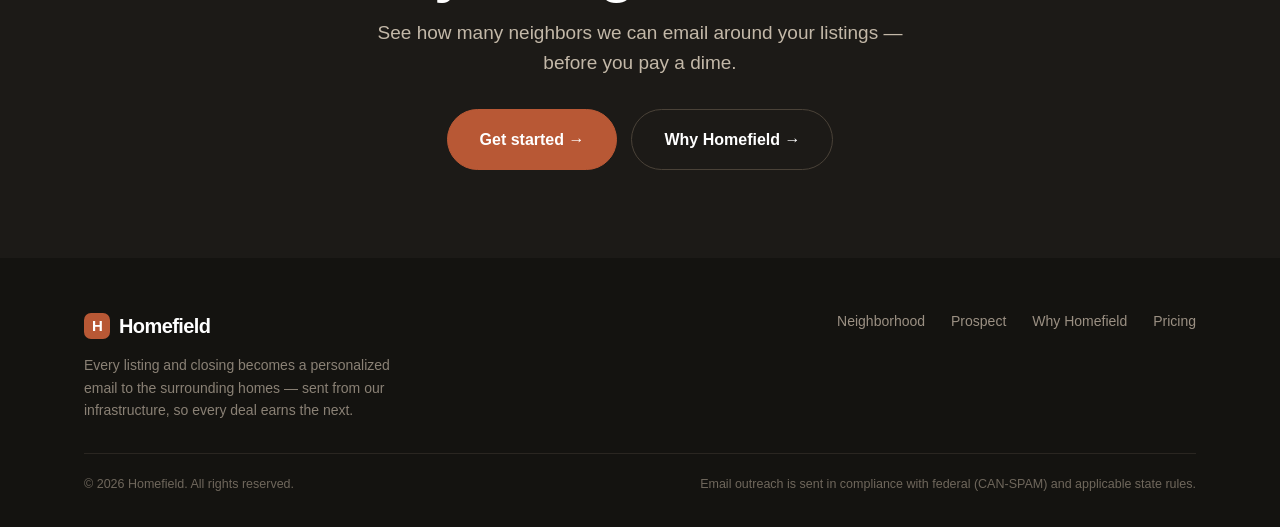
==== commit 9094b82d: "Hero tag: 'Homeowner marketing automation platform' Replaces 'Automated email outreach' and the agen" ====
--- a/agents/index.html
+++ b/agents/index.html
@@ -5,7 +5,7 @@
 <meta name="viewport" content="width=device-width, initial-scale=1.0">
 <title>Homefield — List one home. Win the whole street.</title>
 <meta name="description" content="Every time you list or close a home, Homefield automatically emails the surrounding neighbors — sent from our email infrastructure so your domain stays clean, exclusive to your area, and booked onto your calendar. From $449/mo — your listings spend your credits first, and we prospect with whatever is left.">
-<link rel="stylesheet" href="styles.css?v=20260807-449">
+<link rel="stylesheet" href="styles.css?v=20260807-heloc">
 </head>
 <body>
 
@@ -34,7 +34,7 @@
 <!-- HERO -->
 <section class="hero">
   <div class="wrap">
-    <span class="ptag">✉️ Circle prospecting on autopilot · from $449/mo</span>
+    <span class="ptag">✉️ Homeowner marketing automation platform · from $449/mo</span>
     <h1>List one home. <em>Win the whole street.</em></h1>
     <p class="sub">The moment a home goes active, pending, or sold in your MLS, we automatically <b>email</b> the surrounding neighbors — and book the ones who reply straight onto your calendar.</p>
     <div class="hero-actions">
